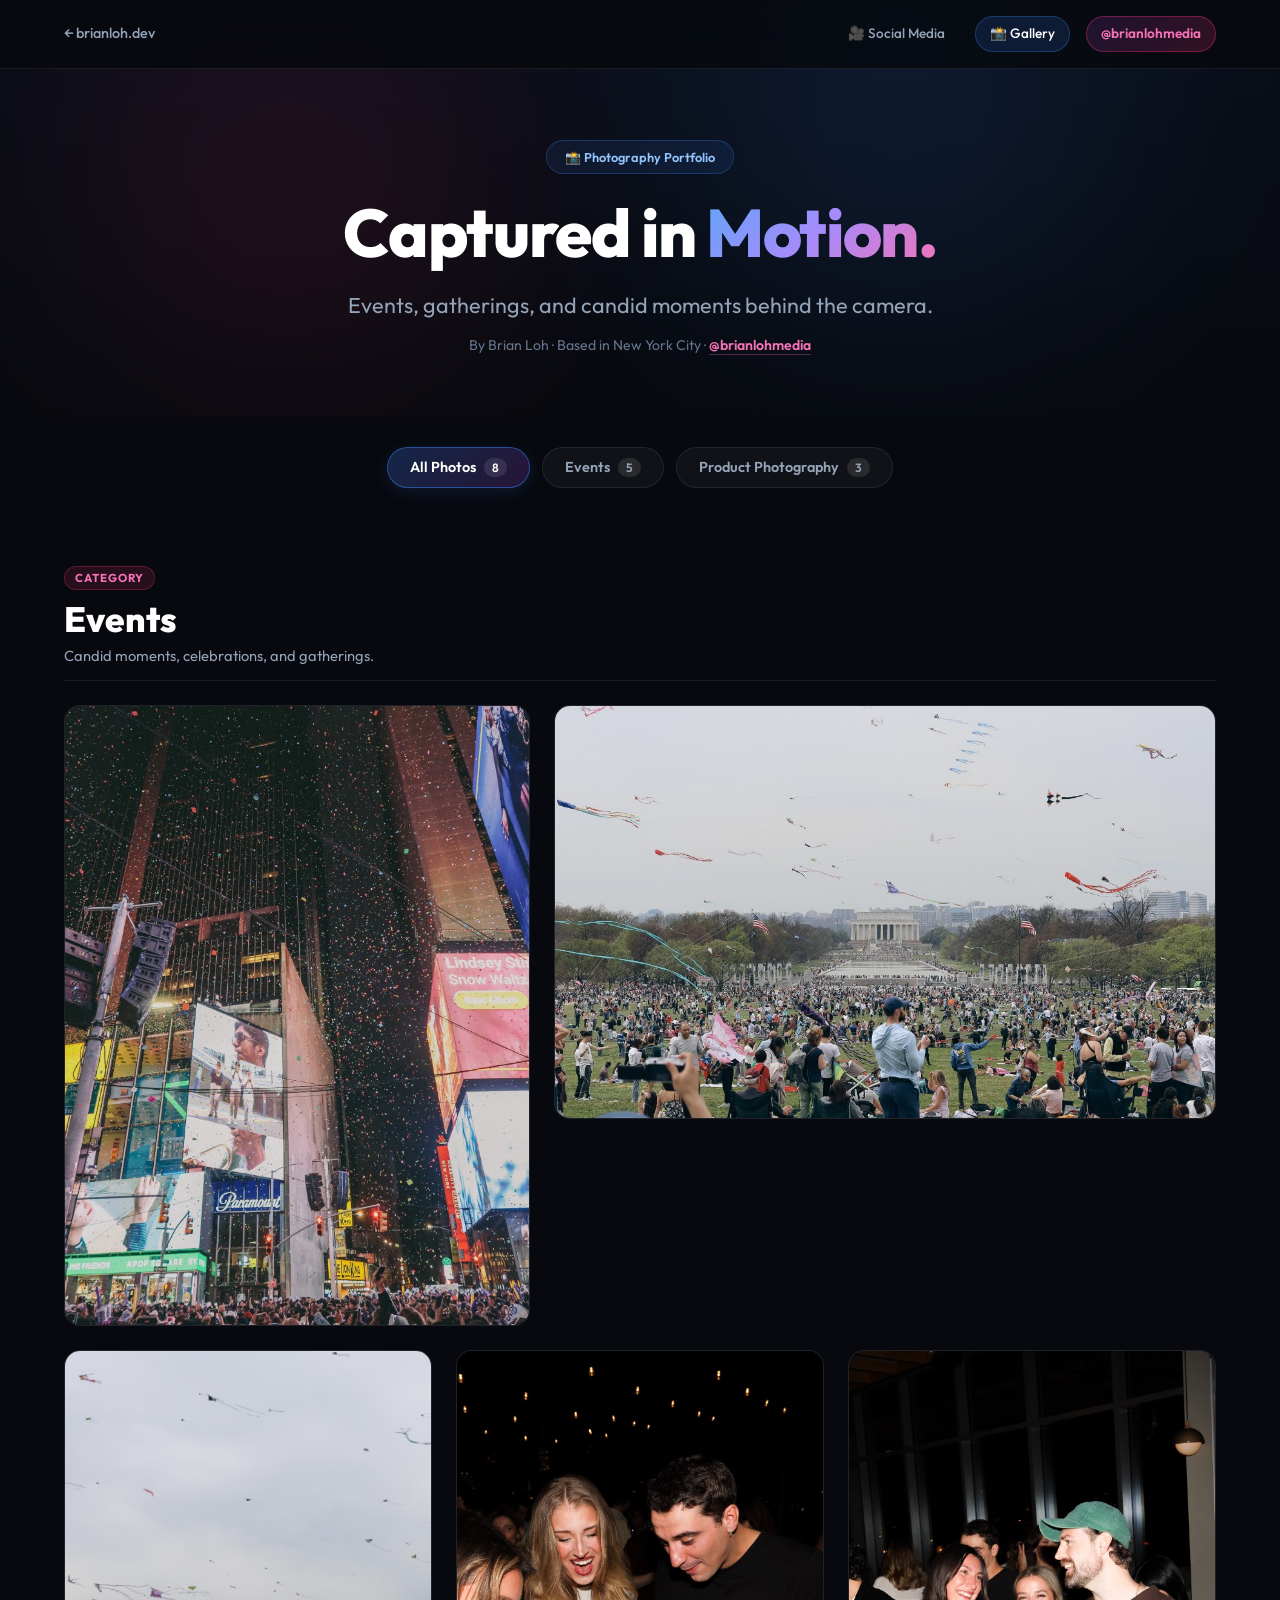
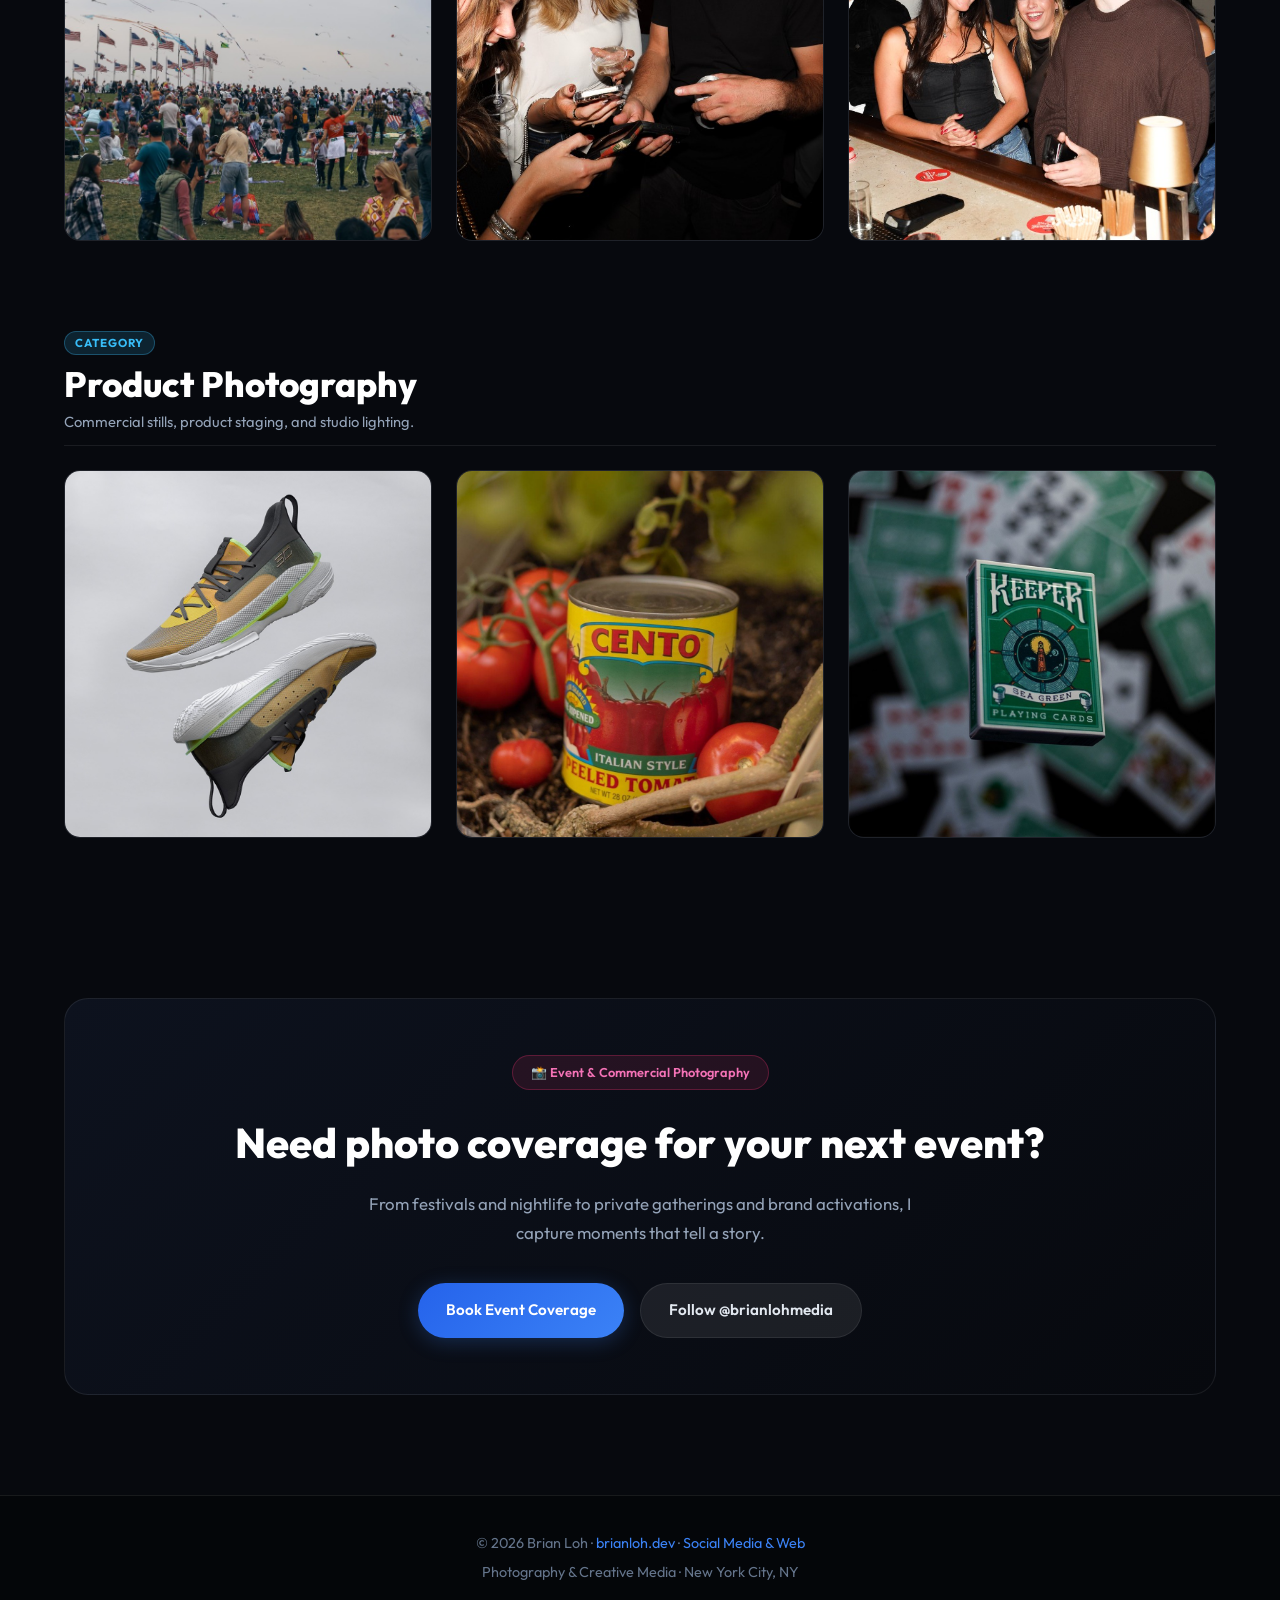
==== gallery/index.html @ ab3dfb45 "Add Product Photography section to gallery - Upload 3 commercial product photos (Curry sneakers, Cen" ====
<!DOCTYPE html>
<html lang="en">
<head>
    <meta charset="UTF-8">
    <meta name="viewport" content="width=device-width, initial-scale=1.0">
    <title>Brian Loh — Photography Gallery</title>
    <meta name="description" content="Photography portfolio by Brian Loh. Event photography, nightlife, and visual storytelling in NYC and beyond.">
    <link rel="preconnect" href="https://fonts.googleapis.com">
    <link rel="preconnect" href="https://fonts.gstatic.com" crossorigin>
    <link href="https://fonts.googleapis.com/css2?family=Outfit:wght@300;400;500;600;700;800;900&display=swap" rel="stylesheet">
    <link rel="stylesheet" href="styles.css">
</head>
<body>

    <!-- NAV -->
    <nav class="nav" id="nav">
        <div class="nav-inner">
            <a href="/" class="nav-logo">← brianloh.dev</a>
            <div class="nav-links">
                <a href="/socialmedia/" class="nav-link">🎥 Social Media</a>
                <a href="/gallery/" class="nav-link active">📸 Gallery</a>
                <a href="https://www.instagram.com/brianlohmedia" target="_blank" rel="noopener noreferrer" class="nav-link ig-pill">@brianlohmedia</a>
            </div>
        </div>
    </nav>

    <!-- HERO -->
    <header class="gallery-hero">
        <div class="hero-bg-orbs">
            <div class="orb orb-1"></div>
            <div class="orb orb-2"></div>
        </div>
        <div class="container hero-content">
            <div class="hero-badge">📸 Photography Portfolio</div>
            <h1 class="hero-title">Captured in <span class="highlight">Motion.</span></h1>
            <p class="hero-subtitle">Events, gatherings, and candid moments behind the camera.</p>
            <p class="hero-meta">By Brian Loh · Based in New York City · <a href="https://www.instagram.com/brianlohmedia" target="_blank" rel="noopener noreferrer" class="hero-ig-link">@brianlohmedia</a></p>
        </div>
    </header>

    <!-- GALLERY SECTION -->
    <main class="gallery-section">
        <div class="container">
            <!-- Filter Bar -->
            <div class="filter-bar">
                <button class="filter-btn active" data-filter="all">All Photos <span class="filter-count">8</span></button>
                <button class="filter-btn" data-filter="events">Events <span class="filter-count">5</span></button>
                <button class="filter-btn" data-filter="products">Product Photography <span class="filter-count">3</span></button>
            </div>

            <!-- Photos Grid -->
            <div class="gallery-grid" id="gallery-grid">

                <!-- CATEGORY: EVENTS -->
                <div class="category-header" data-category="events">
                    <span class="category-pill">Category</span>
                    <h2 class="category-title">Events</h2>
                    <p class="category-subtitle">Candid moments, celebrations, and gatherings.</p>
                </div>

                <!-- 1. Times Square Confetti -->
                <div class="gallery-item item-tall" data-category="events" data-index="0"
                     data-src="assets/events/times-square-confetti-night.jpg"
                     data-title="Times Square Midnight Confetti"
                     data-location="New York City, NY"
                     data-category-label="Events · Nightlife"
                     data-caption="Confetti raining over thousands of celebrants framed by towering Broadway billboards and nighttime city glow.">
                    <div class="image-wrapper">
                        <img src="assets/events/times-square-confetti-night.jpg" 
                             alt="Confetti in Times Square NYC celebration" 
                             loading="lazy" 
                             class="gallery-img">
                        <div class="item-overlay">
                            <div class="item-meta-top">
                                <span class="item-tag">Events</span>
                                <span class="item-zoom-icon">🔍 View</span>
                            </div>
                            <div class="item-meta-bottom">
                                <h3 class="item-title">Times Square Midnight Confetti</h3>
                                <p class="item-sub">New York City, NY</p>
                            </div>
                        </div>
                    </div>
                </div>

                <!-- 2. Kite Festival Wide -->
                <div class="gallery-item item-wide" data-category="events" data-index="1"
                     data-src="assets/events/kite-festival-lincoln-memorial.jpg"
                     data-title="Spring Kite Festival at Lincoln Memorial"
                     data-location="Washington, DC"
                     data-category-label="Events · Festival"
                     data-caption="A wide panoramic perspective overlooking the National Mall as hundreds of vibrant kites fill the spring sky over the Lincoln Memorial grounds.">
                    <div class="image-wrapper">
                        <img src="assets/events/kite-festival-lincoln-memorial.jpg" 
                             alt="Blossom Kite Festival on the National Mall in Washington DC" 
                             loading="lazy" 
                             class="gallery-img">
                        <div class="item-overlay">
                            <div class="item-meta-top">
                                <span class="item-tag">Events</span>
                                <span class="item-zoom-icon">🔍 View</span>
                            </div>
                            <div class="item-meta-bottom">
                                <h3 class="item-title">Spring Kite Festival at Lincoln Memorial</h3>
                                <p class="item-sub">Washington, DC</p>
                            </div>
                        </div>
                    </div>
                </div>

                <!-- 3. Kite Festival Vertical -->
                <div class="gallery-item item-tall" data-category="events" data-index="2"
                     data-src="assets/events/kite-festival-dc-vertical.jpg"
                     data-title="Color in the Skies"
                     data-location="Washington, DC"
                     data-category-label="Events · Festival"
                     data-caption="Up-close view of crowds on the grass beneath American flags, watching colorful kites drift across the overcast capital skies.">
                    <div class="image-wrapper">
                        <img src="assets/events/kite-festival-dc-vertical.jpg" 
                             alt="Spectators and kites flying high at Washington DC festival" 
                             loading="lazy" 
                             class="gallery-img">
                        <div class="item-overlay">
                            <div class="item-meta-top">
                                <span class="item-tag">Events</span>
                                <span class="item-zoom-icon">🔍 View</span>
                            </div>
                            <div class="item-meta-bottom">
                                <h3 class="item-title">Color in the Skies</h3>
                                <p class="item-sub">Washington, DC</p>
                            </div>
                        </div>
                    </div>
                </div>

                <!-- 4. Nightlife Rooftop Flash -->
                <div class="gallery-item" data-category="events" data-index="3"
                     data-src="assets/events/nightlife-outdoor-social.jpg"
                     data-title="Late Night Rooftop Social"
                     data-location="New York City, NY"
                     data-category-label="Events · Social"
                     data-caption="High-energy candid portraiture captured with direct flash on an NYC outdoor terrace under string lights.">
                    <div class="image-wrapper">
                        <img src="assets/events/nightlife-outdoor-social.jpg" 
                             alt="Friends laughing and looking at phone at outdoor evening event" 
                             loading="lazy" 
                             class="gallery-img">
                        <div class="item-overlay">
                            <div class="item-meta-top">
                                <span class="item-tag">Events</span>
                                <span class="item-zoom-icon">🔍 View</span>
                            </div>
                            <div class="item-meta-bottom">
                                <h3 class="item-title">Late Night Rooftop Social</h3>
                                <p class="item-sub">New York City, NY</p>
                            </div>
                        </div>
                    </div>
                </div>

                <!-- 5. Cocktail Lounge Gathering -->
                <div class="gallery-item" data-category="events" data-index="4"
                     data-src="assets/events/cocktail-lounge-party.jpg"
                     data-title="Lounge Bar After Hours"
                     data-location="New York City, NY"
                     data-category-label="Events · Social"
                     data-caption="Warm ambient lights, table lamps, and genuine social connection at an upscale evening venue.">
                    <div class="image-wrapper">
                        <img src="assets/events/cocktail-lounge-party.jpg" 
                             alt="Guests smiling and talking at illuminated bar counter" 
                             loading="lazy" 
                             class="gallery-img">
                        <div class="item-overlay">
                            <div class="item-meta-top">
                                <span class="item-tag">Events</span>
                                <span class="item-zoom-icon">🔍 View</span>
                            </div>
                            <div class="item-meta-bottom">
                                <h3 class="item-title">Lounge Bar After Hours</h3>
                                <p class="item-sub">New York City, NY</p>
                            </div>
                        </div>
                    </div>
                </div>

                <!-- CATEGORY: PRODUCT PHOTOGRAPHY -->
                <div class="category-header category-header-products" data-category="products">
                    <span class="category-pill pill-cyan">Category</span>
                    <h2 class="category-title">Product Photography</h2>
                    <p class="category-subtitle">Commercial stills, product staging, and studio lighting.</p>
                </div>

                <!-- 6. Curry Sneakers Floating -->
                <div class="gallery-item item-square" data-category="products" data-index="5"
                     data-src="assets/products/curry-sneakers-floating.jpg"
                     data-title="Curry Flow Basketball Sneaker"
                     data-location="Studio Production"
                     data-category-label="Product Photography · Footwear"
                     data-caption="Commercial sneaker studio photography featuring floating dual-angle composition and directional rim lighting against clean backdrop.">
                    <div class="image-wrapper">
                        <img src="assets/products/curry-sneakers-floating.jpg" 
                             alt="Curry Brand basketball shoes floating in studio setup" 
                             loading="lazy" 
                             class="gallery-img">
                        <div class="item-overlay">
                            <div class="item-meta-top">
                                <span class="item-tag tag-cyan">Product Photography</span>
                                <span class="item-zoom-icon">🔍 View</span>
                            </div>
                            <div class="item-meta-bottom">
                                <h3 class="item-title">Curry Flow Basketball Sneaker</h3>
                                <p class="item-sub">Studio Production · Footwear</p>
                            </div>
                        </div>
                    </div>
                </div>

                <!-- 7. Cento Tomatoes Garden -->
                <div class="gallery-item item-square" data-category="products" data-index="6"
                     data-src="assets/products/cento-tomatoes-garden.jpg"
                     data-title="Cento Italian Peeled Tomatoes"
                     data-location="Field &amp; Garden Stills"
                     data-category-label="Product Photography · Commercial Food"
                     data-caption="Natural daylight product composition set in an organic tomato garden emphasizing farm-fresh authenticity and rich colors.">
                    <div class="image-wrapper">
                        <img src="assets/products/cento-tomatoes-garden.jpg" 
                             alt="Cento Italian style peeled tomatoes can in garden with fresh tomatoes" 
                             loading="lazy" 
                             class="gallery-img">
                        <div class="item-overlay">
                            <div class="item-meta-top">
                                <span class="item-tag tag-cyan">Product Photography</span>
                                <span class="item-zoom-icon">🔍 View</span>
                            </div>
                            <div class="item-meta-bottom">
                                <h3 class="item-title">Cento Italian Peeled Tomatoes</h3>
                                <p class="item-sub">Field &amp; Garden Stills</p>
                            </div>
                        </div>
                    </div>
                </div>

                <!-- 8. Keeper Playing Cards Levitation -->
                <div class="gallery-item item-square" data-category="products" data-index="7"
                     data-src="assets/products/keeper-playing-cards-levitation.jpg"
                     data-title="Keeper Sea Green Playing Cards"
                     data-location="Studio Tabletop"
                     data-category-label="Product Photography · Tabletop"
                     data-caption="High-contrast levitation product still with shallow depth of field, framing the card deck against a scattered bokeh background.">
                    <div class="image-wrapper">
                        <img src="assets/products/keeper-playing-cards-levitation.jpg" 
                             alt="Keeper sea green playing cards levitating above scattered deck" 
                             loading="lazy" 
                             class="gallery-img">
                        <div class="item-overlay">
                            <div class="item-meta-top">
                                <span class="item-tag tag-cyan">Product Photography</span>
                                <span class="item-zoom-icon">🔍 View</span>
                            </div>
                            <div class="item-meta-bottom">
                                <h3 class="item-title">Keeper Sea Green Playing Cards</h3>
                                <p class="item-sub">Studio Tabletop</p>
                            </div>
                        </div>
                    </div>
                </div>

            </div>
        </div>
    </main>

    <!-- LIGHTBOX MODAL -->
    <div class="lightbox" id="lightbox" aria-hidden="true" role="dialog">
        <div class="lightbox-backdrop" id="lightbox-backdrop"></div>
        <div class="lightbox-container">
            <button class="lightbox-close" id="lightbox-close" aria-label="Close image">✕</button>
            <button class="lightbox-prev" id="lightbox-prev" aria-label="Previous image">‹</button>
            <button class="lightbox-next" id="lightbox-next" aria-label="Next image">›</button>

            <div class="lightbox-content">
                <div class="lightbox-image-wrap">
                    <img src="" alt="" id="lightbox-img" class="lightbox-img">
                </div>
                <div class="lightbox-details">
                    <div class="lightbox-tags">
                        <span class="lightbox-category" id="lightbox-category">Events</span>
                        <span class="lightbox-location" id="lightbox-location">📍 New York City</span>
                    </div>
                    <h2 class="lightbox-title" id="lightbox-title">Photo Title</h2>
                    <p class="lightbox-caption" id="lightbox-caption">Photo description goes here.</p>
                    <div class="lightbox-footer">
                        <span class="lightbox-counter" id="lightbox-counter">1 of 5</span>
                        <a href="https://www.instagram.com/brianlohmedia" target="_blank" rel="noopener noreferrer" class="lightbox-ig-btn">View on @brianlohmedia →</a>
                    </div>
                </div>
            </div>
        </div>
    </div>

    <!-- BOOKING / CONTACT CTA -->
    <section class="gallery-cta">
        <div class="container">
            <div class="cta-card">
                <span class="cta-badge">📸 Event &amp; Commercial Photography</span>
                <h2 class="cta-title">Need photo coverage for your next event?</h2>
                <p class="cta-desc">From festivals and nightlife to private gatherings and brand activations, I capture moments that tell a story.</p>
                <div class="cta-actions">
                    <a href="mailto:brianzloh@gmail.com?subject=Event%20Photography%20Inquiry" class="btn btn-primary">Book Event Coverage</a>
                    <a href="https://www.instagram.com/brianlohmedia" target="_blank" rel="noopener noreferrer" class="btn btn-ghost">Follow @brianlohmedia</a>
                </div>
            </div>
        </div>
    </section>

    <!-- FOOTER -->
    <footer class="footer">
        <div class="container footer-inner">
            <p>© 2026 Brian Loh · <a href="/">brianloh.dev</a> · <a href="/socialmedia/">Social Media &amp; Web</a></p>
            <p class="footer-sub">Photography &amp; Creative Media · New York City, NY</p>
        </div>
    </footer>

    <script src="script.js"></script>
</body>
</html>
---- gallery/styles.css ----
/* =========================================
   GALLERY STYLES — BRIAN LOH
   ========================================= */

*, *::before, *::after {
    margin: 0;
    padding: 0;
    box-sizing: border-box;
}

:root {
    --bg-dark: #07090e;
    --bg-card: #0c0f17;
    --bg-card-hover: #121622;
    --border: rgba(255, 255, 255, 0.08);
    --border-hover: rgba(255, 255, 255, 0.16);

    --accent-blue: #3b82f6;
    --accent-pink: #e1306c;
    --accent-purple: #833ab4;
    --accent-cyan: #06b6d4;

    --text-primary: #e2e8f0;
    --text-secondary: #94a3b8;
    --text-muted: #64748b;

    --font: 'Outfit', system-ui, -apple-system, sans-serif;
    --radius-sm: 8px;
    --radius: 16px;
    --radius-lg: 24px;
    --transition: 0.3s cubic-bezier(0.4, 0, 0.2, 1);
}

html {
    scroll-behavior: smooth;
    background: var(--bg-dark);
}

body {
    font-family: var(--font);
    background: var(--bg-dark);
    color: var(--text-primary);
    line-height: 1.6;
    -webkit-font-smoothing: antialiased;
    overflow-x: hidden;
}

.container {
    max-width: 1200px;
    margin: 0 auto;
    padding: 0 24px;
}

/* =========================================
   NAV
   ========================================= */
.nav {
    position: fixed;
    top: 0;
    left: 0;
    right: 0;
    z-index: 100;
    padding: 16px 0;
    background: rgba(7, 9, 14, 0.82);
    backdrop-filter: blur(20px);
    -webkit-backdrop-filter: blur(20px);
    border-bottom: 1px solid var(--border);
    transition: var(--transition);
}

.nav-inner {
    max-width: 1200px;
    margin: 0 auto;
    padding: 0 24px;
    display: flex;
    align-items: center;
    justify-content: space-between;
}

.nav-logo {
    font-size: 0.9rem;
    font-weight: 500;
    color: var(--text-secondary);
    text-decoration: none;
    transition: color var(--transition);
}

.nav-logo:hover {
    color: var(--text-primary);
}

.nav-links {
    display: flex;
    align-items: center;
    gap: 16px;
}

.nav-link {
    font-size: 0.85rem;
    font-weight: 500;
    color: var(--text-secondary);
    text-decoration: none;
    padding: 6px 14px;
    border-radius: 50px;
    transition: var(--transition);
}

.nav-link:hover {
    color: var(--text-primary);
    background: rgba(255, 255, 255, 0.05);
}

.nav-link.active {
    color: #fff;
    background: rgba(59, 130, 246, 0.15);
    border: 1px solid rgba(59, 130, 246, 0.3);
}

.nav-link.ig-pill {
    background: linear-gradient(135deg, rgba(131, 58, 180, 0.2), rgba(225, 48, 108, 0.2));
    border: 1px solid rgba(225, 48, 108, 0.4);
    color: #f472b6;
    font-weight: 600;
}

.nav-link.ig-pill:hover {
    background: linear-gradient(135deg, rgba(131, 58, 180, 0.35), rgba(225, 48, 108, 0.35));
    border-color: rgba(225, 48, 108, 0.7);
    color: #fff;
}

/* =========================================
   HERO
   ========================================= */
.gallery-hero {
    position: relative;
    padding: 140px 0 60px;
    text-align: center;
    overflow: hidden;
    background: linear-gradient(180deg, #090e18 0%, #07090e 100%);
}

.hero-bg-orbs {
    position: absolute;
    inset: 0;
    pointer-events: none;
}

.orb {
    position: absolute;
    border-radius: 50%;
    filter: blur(120px);
    opacity: 0.18;
}

.orb-1 {
    width: 500px;
    height: 500px;
    background: radial-gradient(circle, #3b82f6, transparent);
    top: -150px;
    right: 10%;
}

.orb-2 {
    width: 450px;
    height: 450px;
    background: radial-gradient(circle, #e1306c, transparent);
    top: -50px;
    left: 5%;
}

.hero-content {
    position: relative;
    z-index: 2;
    max-width: 800px;
    margin: 0 auto;
}

.hero-badge {
    display: inline-flex;
    align-items: center;
    gap: 8px;
    background: rgba(59, 130, 246, 0.1);
    border: 1px solid rgba(59, 130, 246, 0.25);
    border-radius: 50px;
    padding: 6px 18px;
    font-size: 0.8rem;
    font-weight: 600;
    color: #93c5fd;
    margin-bottom: 20px;
}

.hero-title {
    font-size: clamp(2.4rem, 6vw, 4.2rem);
    font-weight: 800;
    letter-spacing: -0.02em;
    line-height: 1.15;
    margin-bottom: 16px;
    color: #fff;
}

.highlight {
    background: linear-gradient(135deg, #60a5fa 0%, #a78bfa 50%, #f472b6 100%);
    -webkit-background-clip: text;
    -webkit-text-fill-color: transparent;
    background-clip: text;
}

.hero-subtitle {
    font-size: clamp(1.05rem, 2.5vw, 1.35rem);
    color: var(--text-secondary);
    font-weight: 400;
    margin-bottom: 12px;
}

.hero-meta {
    font-size: 0.88rem;
    color: var(--text-muted);
}

.hero-ig-link {
    color: #f472b6;
    text-decoration: none;
    font-weight: 600;
    border-bottom: 1px solid rgba(244, 114, 182, 0.3);
    transition: var(--transition);
}

.hero-ig-link:hover {
    color: #fff;
    border-color: #fff;
}

/* =========================================
   GALLERY FILTER & GRID
   ========================================= */
.gallery-section {
    padding: 30px 0 100px;
}

.filter-bar {
    display: flex;
    justify-content: center;
    gap: 12px;
    margin-bottom: 48px;
    flex-wrap: wrap;
}

.filter-btn {
    background: rgba(255, 255, 255, 0.04);
    border: 1px solid var(--border);
    border-radius: 50px;
    padding: 10px 22px;
    font-family: var(--font);
    font-size: 0.9rem;
    font-weight: 600;
    color: var(--text-secondary);
    cursor: pointer;
    transition: var(--transition);
    display: inline-flex;
    align-items: center;
    gap: 8px;
}

.filter-btn:hover {
    background: rgba(255, 255, 255, 0.08);
    color: var(--text-primary);
    border-color: var(--border-hover);
    transform: translateY(-1px);
}

.filter-btn.active {
    background: linear-gradient(135deg, rgba(59, 130, 246, 0.25), rgba(131, 58, 180, 0.25));
    border-color: rgba(59, 130, 246, 0.5);
    color: #fff;
    box-shadow: 0 4px 16px rgba(59, 130, 246, 0.15);
}

.filter-count {
    background: rgba(255, 255, 255, 0.1);
    padding: 2px 8px;
    border-radius: 20px;
    font-size: 0.75rem;
    color: inherit;
}

/* Dynamic Grid */
.gallery-grid {
    display: grid;
    grid-template-columns: repeat(12, 1fr);
    gap: 24px;
}

/* Category Headers inside Grid */
.category-header {
    grid-column: span 12;
    padding: 16px 0 12px;
    margin-top: 12px;
    border-bottom: 1px solid var(--border);
    transition: opacity 0.3s ease, transform 0.3s ease;
}

.category-header-products {
    margin-top: 48px;
}

.category-pill {
    display: inline-block;
    font-size: 0.72rem;
    font-weight: 700;
    text-transform: uppercase;
    letter-spacing: 0.08em;
    color: #f472b6;
    background: rgba(225, 48, 108, 0.15);
    border: 1px solid rgba(225, 48, 108, 0.3);
    padding: 2px 10px;
    border-radius: 50px;
    margin-bottom: 8px;
}

.category-pill.pill-cyan {
    color: #38bdf8;
    background: rgba(56, 189, 248, 0.15);
    border-color: rgba(56, 189, 248, 0.3);
}

.category-title {
    font-size: clamp(1.6rem, 3.5vw, 2.2rem);
    font-weight: 800;
    color: #fff;
    line-height: 1.2;
    margin-bottom: 4px;
}

.category-subtitle {
    font-size: 0.92rem;
    color: var(--text-secondary);
}

.item-tag.tag-cyan {
    background: rgba(56, 189, 248, 0.15);
    border-color: rgba(56, 189, 248, 0.35);
    color: #38bdf8;
}

/* Layout Variety */
.gallery-item {
    grid-column: span 6;
    position: relative;
    border-radius: var(--radius);
    overflow: hidden;
    cursor: pointer;
    background: var(--bg-card);
    border: 1px solid var(--border);
    transition: transform var(--transition), border-color var(--transition), box-shadow var(--transition);
}

.gallery-item.item-tall {
    grid-column: span 6;
    aspect-ratio: 4 / 5;
}

.gallery-item.item-wide {
    grid-column: span 12;
    aspect-ratio: 16 / 9;
}

.gallery-item.item-square {
    grid-column: span 4;
    aspect-ratio: 1 / 1;
}

@media (min-width: 900px) {
    .gallery-item[data-index="0"] {
        /* Times Square tall */
        grid-column: span 5;
        aspect-ratio: 3 / 4;
    }
    .gallery-item[data-index="1"] {
        /* Kite wide */
        grid-column: span 7;
        aspect-ratio: 16 / 10;
    }
    .gallery-item[data-index="2"] {
        /* Kite vertical */
        grid-column: span 4;
        aspect-ratio: 3 / 4;
    }
    .gallery-item[data-index="3"] {
        /* Rooftop flash */
        grid-column: span 4;
        aspect-ratio: 3 / 4;
    }
    .gallery-item[data-index="4"] {
        /* Cocktail lounge */
        grid-column: span 4;
        aspect-ratio: 3 / 4;
    }
    .gallery-item[data-index="5"],
    .gallery-item[data-index="6"],
    .gallery-item[data-index="7"] {
        /* Product photos square */
        grid-column: span 4;
        aspect-ratio: 1 / 1;
    }
}

.image-wrapper {
    position: relative;
    width: 100%;
    height: 100%;
    overflow: hidden;
}

.gallery-img {
    width: 100%;
    height: 100%;
    object-fit: cover;
    object-position: center;
    display: block;
    transition: transform 0.6s cubic-bezier(0.2, 0.8, 0.2, 1);
}

.gallery-item:hover {
    border-color: rgba(255, 255, 255, 0.25);
    transform: translateY(-4px);
    box-shadow: 0 20px 40px rgba(0, 0, 0, 0.6);
}

.gallery-item:hover .gallery-img {
    transform: scale(1.05);
}

/* Hover Overlay */
.item-overlay {
    position: absolute;
    inset: 0;
    background: linear-gradient(180deg, rgba(0, 0, 0, 0.2) 0%, rgba(0, 0, 0, 0.4) 40%, rgba(7, 9, 14, 0.95) 100%);
    padding: 24px;
    display: flex;
    flex-direction: column;
    justify-content: space-between;
    opacity: 0;
    transition: opacity var(--transition);
}

.gallery-item:hover .item-overlay {
    opacity: 1;
}

.item-meta-top {
    display: flex;
    justify-content: space-between;
    align-items: center;
    transform: translateY(-8px);
    transition: transform var(--transition);
}

.gallery-item:hover .item-meta-top {
    transform: translateY(0);
}

.item-tag {
    background: rgba(225, 48, 108, 0.2);
    border: 1px solid rgba(225, 48, 108, 0.4);
    color: #f472b6;
    padding: 4px 12px;
    border-radius: 50px;
    font-size: 0.75rem;
    font-weight: 600;
    text-transform: uppercase;
    letter-spacing: 0.05em;
    backdrop-filter: blur(8px);
}

.item-zoom-icon {
    font-size: 0.8rem;
    font-weight: 600;
    color: #fff;
    background: rgba(255, 255, 255, 0.15);
    backdrop-filter: blur(8px);
    padding: 4px 12px;
    border-radius: 50px;
    border: 1px solid rgba(255, 255, 255, 0.2);
}

.item-meta-bottom {
    transform: translateY(8px);
    transition: transform var(--transition);
}

.gallery-item:hover .item-meta-bottom {
    transform: translateY(0);
}

.item-title {
    font-size: 1.15rem;
    font-weight: 700;
    color: #fff;
    margin-bottom: 4px;
    line-height: 1.3;
}

.item-sub {
    font-size: 0.85rem;
    color: var(--text-secondary);
}

/* =========================================
   LIGHTBOX MODAL
   ========================================= */
.lightbox {
    position: fixed;
    inset: 0;
    z-index: 1000;
    display: flex;
    align-items: center;
    justify-content: center;
    opacity: 0;
    pointer-events: none;
    transition: opacity 0.3s ease;
}

.lightbox.active {
    opacity: 1;
    pointer-events: auto;
}

.lightbox-backdrop {
    position: absolute;
    inset: 0;
    background: rgba(5, 7, 11, 0.94);
    backdrop-filter: blur(16px);
    -webkit-backdrop-filter: blur(16px);
}

.lightbox-container {
    position: relative;
    z-index: 10;
    max-width: 1100px;
    width: 92%;
    max-height: 92vh;
    display: flex;
    flex-direction: column;
    align-items: center;
    animation: zoomIn 0.3s cubic-bezier(0.16, 1, 0.3, 1);
}

@keyframes zoomIn {
    from {
        opacity: 0;
        transform: scale(0.95);
    }
    to {
        opacity: 1;
        transform: scale(1);
    }
}

.lightbox-close {
    position: absolute;
    top: -48px;
    right: 0;
    width: 40px;
    height: 40px;
    background: rgba(255, 255, 255, 0.1);
    border: 1px solid rgba(255, 255, 255, 0.2);
    border-radius: 50%;
    color: #fff;
    font-size: 1.1rem;
    cursor: pointer;
    display: flex;
    align-items: center;
    justify-content: center;
    transition: var(--transition);
}

.lightbox-close:hover {
    background: rgba(255, 255, 255, 0.25);
    transform: rotate(90deg);
}

.lightbox-prev,
.lightbox-next {
    position: absolute;
    top: 50%;
    transform: translateY(-50%);
    width: 48px;
    height: 48px;
    border-radius: 50%;
    background: rgba(20, 24, 34, 0.7);
    border: 1px solid rgba(255, 255, 255, 0.15);
    color: #fff;
    font-size: 1.8rem;
    cursor: pointer;
    display: flex;
    align-items: center;
    justify-content: center;
    transition: var(--transition);
    z-index: 20;
    backdrop-filter: blur(8px);
}

.lightbox-prev {
    left: -24px;
}

.lightbox-next {
    right: -24px;
}

.lightbox-prev:hover,
.lightbox-next:hover {
    background: rgba(59, 130, 246, 0.8);
    border-color: transparent;
    transform: translateY(-50%) scale(1.1);
}

.lightbox-content {
    background: var(--bg-card);
    border: 1px solid var(--border);
    border-radius: var(--radius-lg);
    overflow: hidden;
    width: 100%;
    display: flex;
    flex-direction: column;
    box-shadow: 0 30px 80px rgba(0, 0, 0, 0.8);
}

.lightbox-image-wrap {
    width: 100%;
    max-height: 64vh;
    display: flex;
    align-items: center;
    justify-content: center;
    background: #000;
    overflow: hidden;
}

.lightbox-img {
    max-width: 100%;
    max-height: 64vh;
    width: auto;
    height: auto;
    object-fit: contain;
    display: block;
}

.lightbox-details {
    padding: 24px 30px;
    background: #0c0f17;
    border-top: 1px solid var(--border);
}

.lightbox-tags {
    display: flex;
    align-items: center;
    gap: 12px;
    margin-bottom: 8px;
}

.lightbox-category {
    font-size: 0.75rem;
    font-weight: 700;
    color: #f472b6;
    background: rgba(225, 48, 108, 0.15);
    border: 1px solid rgba(225, 48, 108, 0.3);
    padding: 3px 10px;
    border-radius: 50px;
    text-transform: uppercase;
}

.lightbox-location {
    font-size: 0.82rem;
    color: var(--text-muted);
}

.lightbox-title {
    font-size: 1.35rem;
    font-weight: 800;
    color: #fff;
    margin-bottom: 6px;
}

.lightbox-caption {
    font-size: 0.92rem;
    color: var(--text-secondary);
    line-height: 1.6;
    margin-bottom: 16px;
    max-width: 800px;
}

.lightbox-footer {
    display: flex;
    align-items: center;
    justify-content: space-between;
    padding-top: 14px;
    border-top: 1px solid rgba(255, 255, 255, 0.05);
}

.lightbox-counter {
    font-size: 0.8rem;
    color: var(--text-muted);
    font-family: monospace;
}

.lightbox-ig-btn {
    font-size: 0.85rem;
    font-weight: 600;
    color: #f472b6;
    text-decoration: none;
    transition: color var(--transition);
}

.lightbox-ig-btn:hover {
    color: #fff;
    text-decoration: underline;
}

/* =========================================
   CTA SECTION
   ========================================= */
.gallery-cta {
    padding: 60px 0 100px;
}

.cta-card {
    background: linear-gradient(135deg, #0d121e 0%, #07090e 100%);
    border: 1px solid var(--border);
    border-radius: var(--radius-lg);
    padding: 56px 36px;
    text-align: center;
    position: relative;
    overflow: hidden;
}

.cta-badge {
    display: inline-block;
    background: rgba(225, 48, 108, 0.12);
    border: 1px solid rgba(225, 48, 108, 0.3);
    color: #f472b6;
    border-radius: 50px;
    padding: 6px 18px;
    font-size: 0.8rem;
    font-weight: 600;
    margin-bottom: 20px;
}

.cta-title {
    font-size: clamp(1.8rem, 4vw, 2.6rem);
    font-weight: 800;
    color: #fff;
    margin-bottom: 14px;
}

.cta-desc {
    font-size: 1.05rem;
    color: var(--text-secondary);
    max-width: 600px;
    margin: 0 auto 36px;
    line-height: 1.7;
}

.cta-actions {
    display: flex;
    justify-content: center;
    gap: 16px;
    flex-wrap: wrap;
}

.btn {
    display: inline-flex;
    align-items: center;
    justify-content: center;
    gap: 8px;
    padding: 14px 28px;
    border-radius: 50px;
    font-family: var(--font);
    font-size: 0.95rem;
    font-weight: 600;
    text-decoration: none;
    cursor: pointer;
    transition: var(--transition);
}

.btn-primary {
    background: linear-gradient(135deg, #2563eb, #3b82f6);
    color: #fff;
    box-shadow: 0 4px 20px rgba(59, 130, 246, 0.25);
}

.btn-primary:hover {
    transform: translateY(-2px);
    box-shadow: 0 8px 28px rgba(59, 130, 246, 0.4);
}

.btn-ghost {
    background: rgba(255, 255, 255, 0.08);
    color: var(--text-primary);
    border: 1px solid var(--border);
}

.btn-ghost:hover {
    background: rgba(255, 255, 255, 0.14);
    transform: translateY(-2px);
    border-color: var(--border-hover);
}

/* =========================================
   FOOTER
   ========================================= */
.footer {
    background: #040609;
    padding: 36px 0;
    border-top: 1px solid var(--border);
    text-align: center;
}

.footer p {
    font-size: 0.9rem;
    color: var(--text-muted);
}

.footer p a {
    color: #3b82f6;
    text-decoration: none;
}

.footer p a:hover {
    text-decoration: underline;
}

.footer-sub {
    font-size: 0.82rem;
    margin-top: 6px;
    color: #475569;
}

/* =========================================
   RESPONSIVE
   ========================================= */
@media (max-width: 900px) {
    .gallery-grid {
        grid-template-columns: repeat(6, 1fr);
        gap: 16px;
    }

    .gallery-item,
    .gallery-item.item-tall,
    .gallery-item.item-wide {
        grid-column: span 6;
        aspect-ratio: 4 / 3;
    }

    .lightbox-prev {
        left: 8px;
    }

    .lightbox-next {
        right: 8px;
    }

    .lightbox-details {
        padding: 18px 20px;
    }

    .lightbox-title {
        font-size: 1.15rem;
    }

    .lightbox-caption {
        font-size: 0.85rem;
    }
}

@media (max-width: 640px) {
    .nav-links {
        gap: 8px;
    }

    .nav-link.ig-pill {
        display: none;
    }

    .gallery-hero {
        padding: 110px 0 40px;
    }

    .hero-title {
        font-size: 2.2rem;
    }

    .gallery-item,
    .gallery-item.item-tall,
    .gallery-item.item-wide {
        aspect-ratio: 4 / 3;
    }

    .item-overlay {
        opacity: 1;
        background: linear-gradient(180deg, transparent 40%, rgba(7, 9, 14, 0.9) 100%);
        padding: 16px;
    }

    .item-meta-top {
        display: none;
    }

    .item-title {
        font-size: 1rem;
    }

    .cta-card {
        padding: 36px 20px;
    }

    .cta-actions {
        flex-direction: column;
        align-items: stretch;
    }

    .cta-actions .btn {
        width: 100%;
    }

    .lightbox-close {
        top: -42px;
        right: 8px;
    }
}
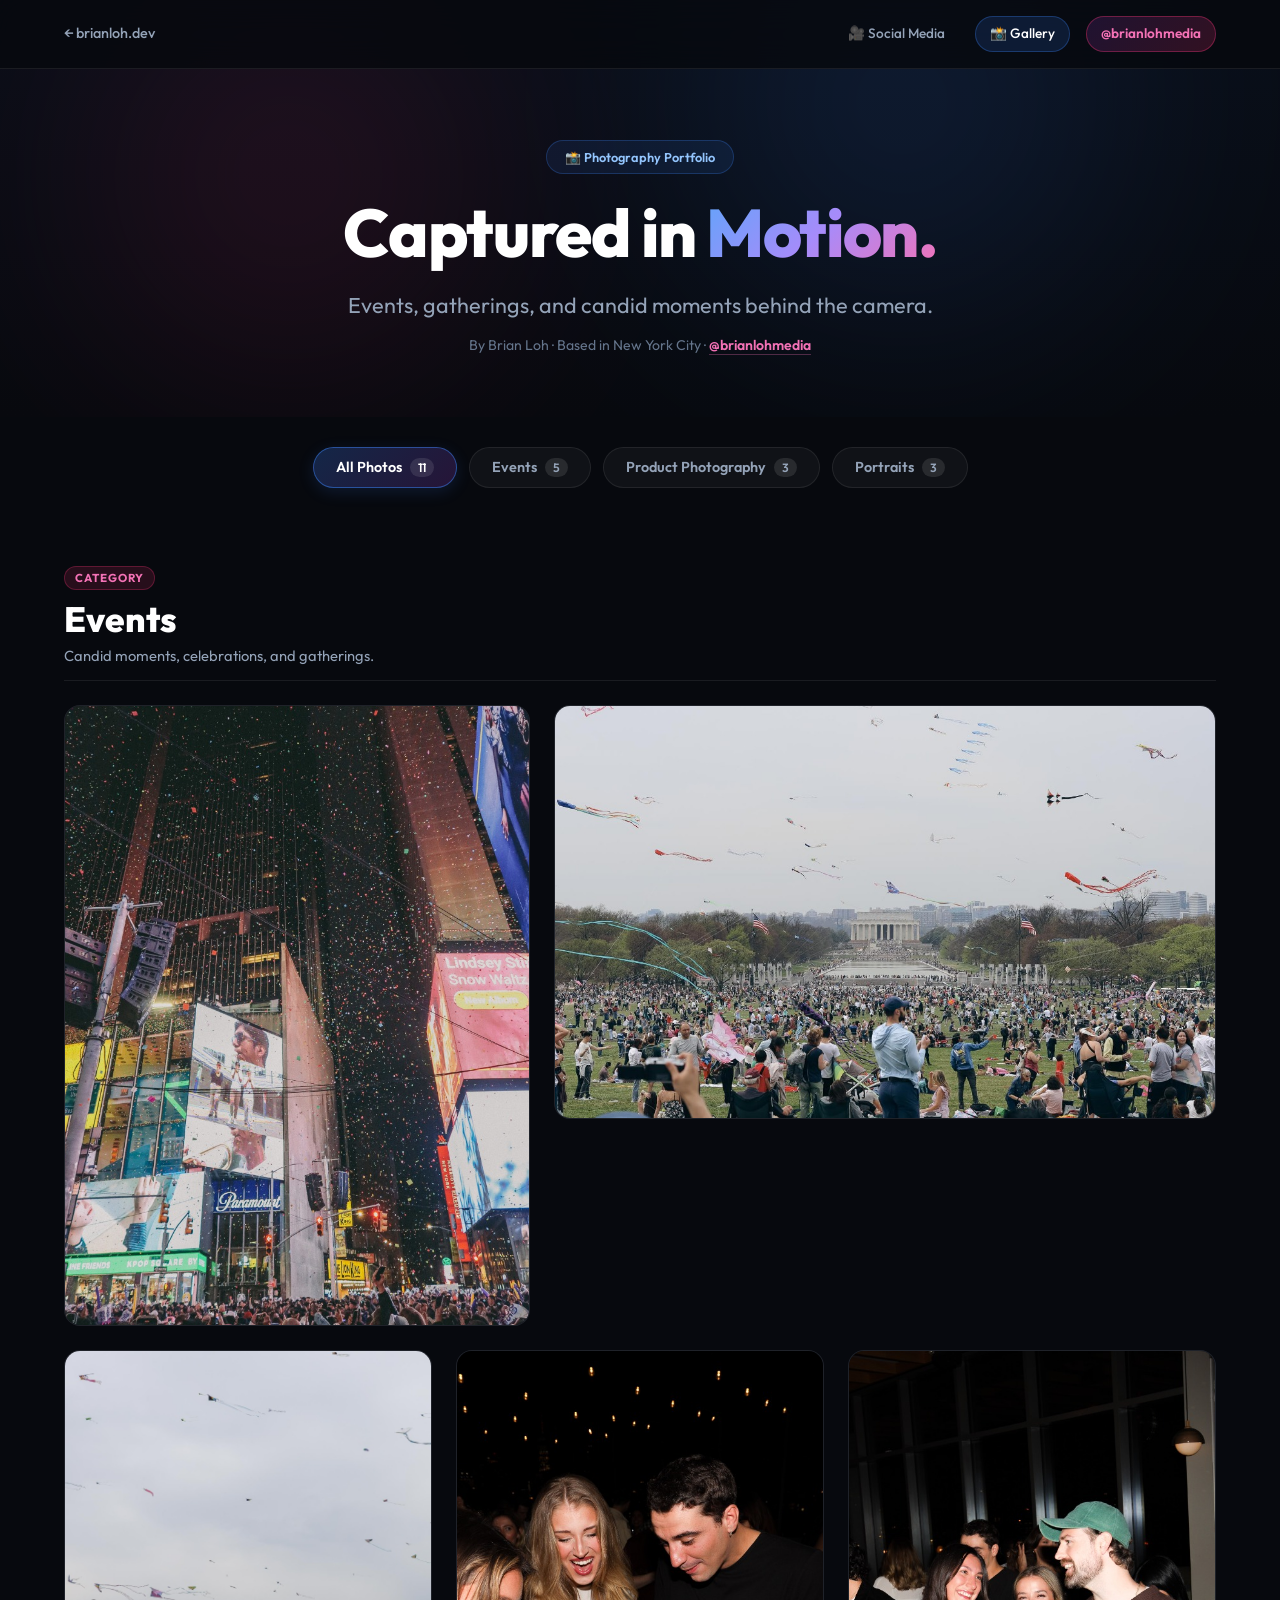
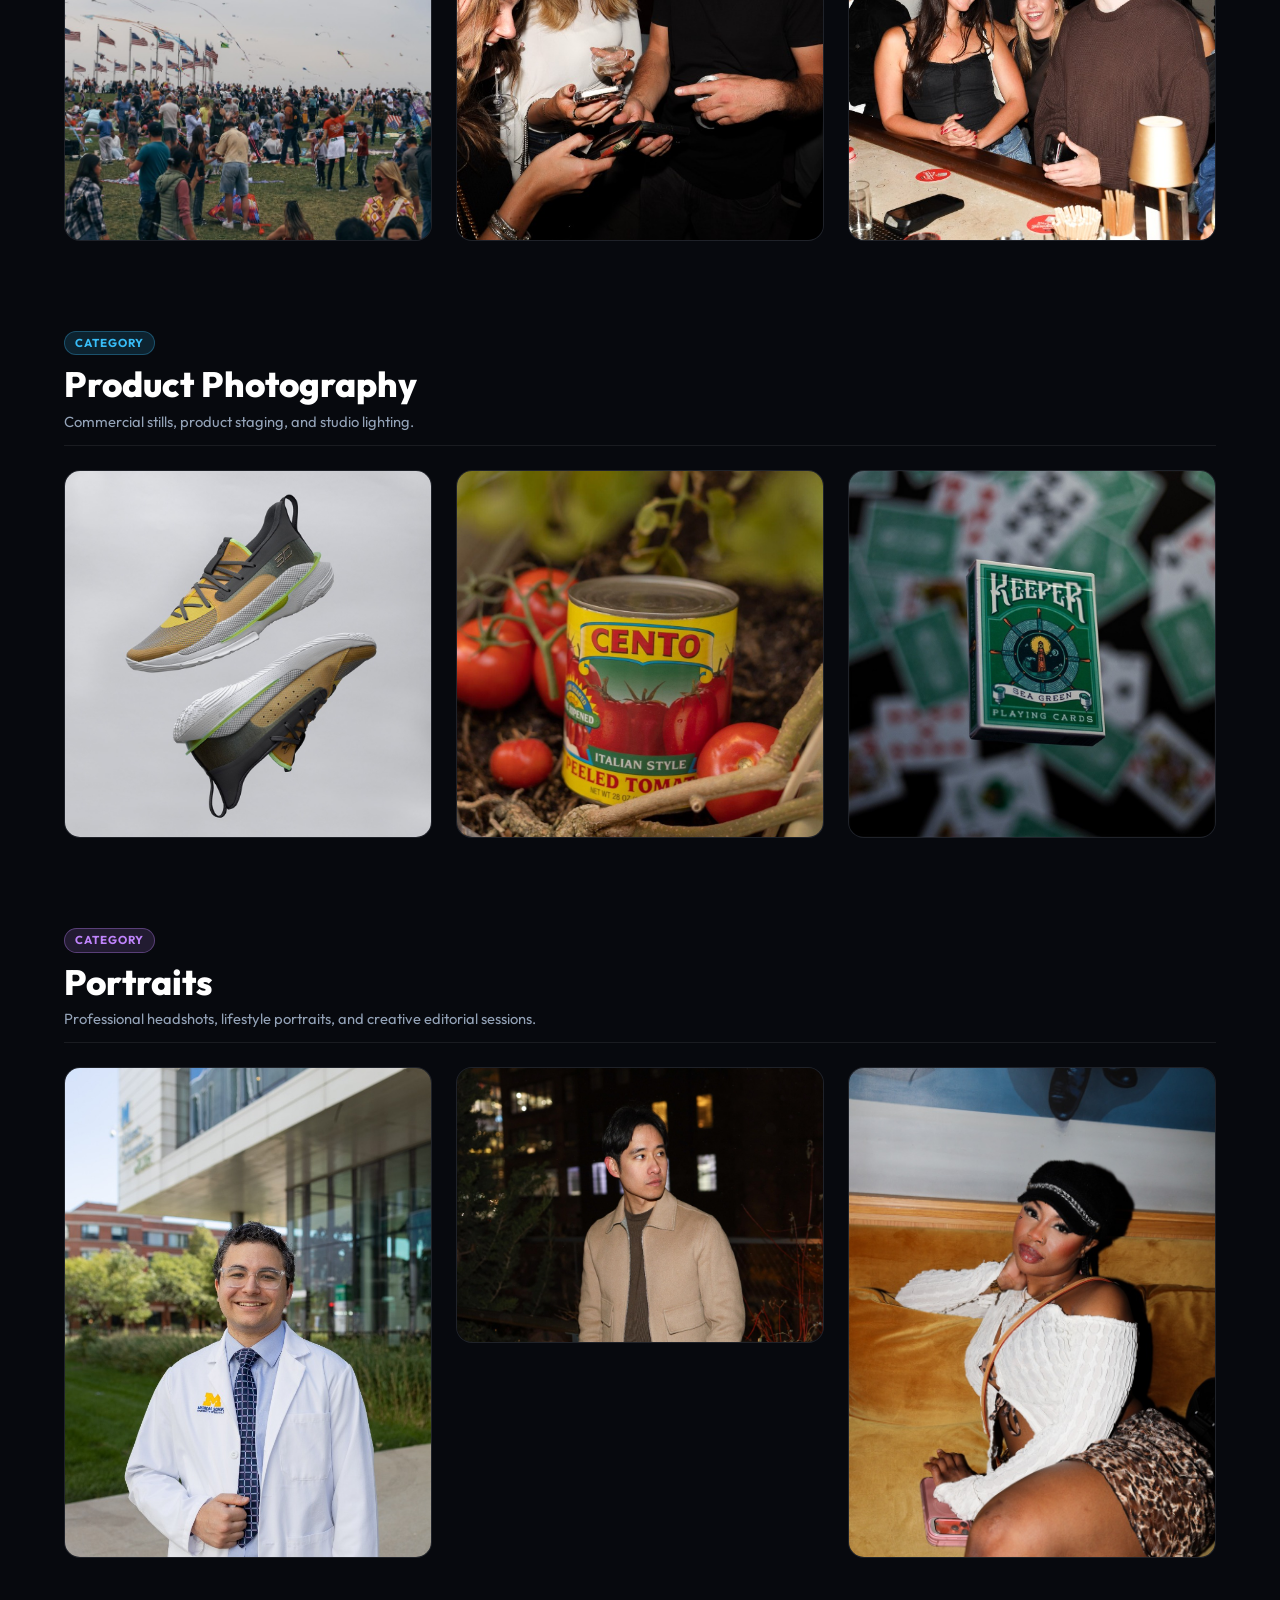
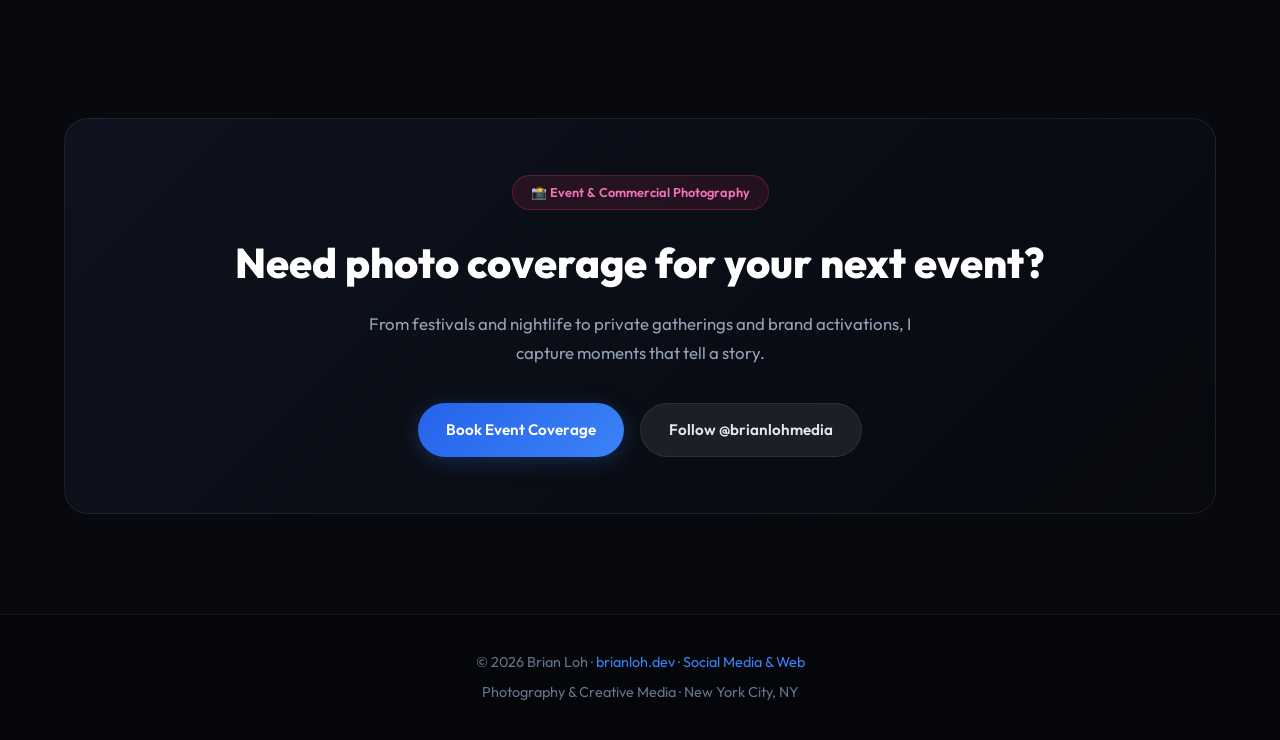
==== commit ce871d6e: "Add Portraits category to gallery - Upload 3 portrait photos (medical headshot, city night lifestyle" ====
--- a/gallery/index.html
+++ b/gallery/index.html
@@ -43,9 +43,10 @@
         <div class="container">
             <!-- Filter Bar -->
             <div class="filter-bar">
-                <button class="filter-btn active" data-filter="all">All Photos <span class="filter-count">8</span></button>
+                <button class="filter-btn active" data-filter="all">All Photos <span class="filter-count">11</span></button>
                 <button class="filter-btn" data-filter="events">Events <span class="filter-count">5</span></button>
                 <button class="filter-btn" data-filter="products">Product Photography <span class="filter-count">3</span></button>
+                <button class="filter-btn" data-filter="portraits">Portraits <span class="filter-count">3</span></button>
             </div>
 
             <!-- Photos Grid -->
@@ -260,6 +261,88 @@
                             <div class="item-meta-bottom">
                                 <h3 class="item-title">Keeper Sea Green Playing Cards</h3>
                                 <p class="item-sub">Studio Tabletop</p>
+                            </div>
+                        </div>
+                    </div>
+                </div>
+
+                <!-- CATEGORY: PORTRAITS -->
+                <div class="category-header category-header-portraits" data-category="portraits">
+                    <span class="category-pill pill-purple">Category</span>
+                    <h2 class="category-title">Portraits</h2>
+                    <p class="category-subtitle">Professional headshots, lifestyle portraits, and creative editorial sessions.</p>
+                </div>
+
+                <!-- 9. Medical School Headshot -->
+                <div class="gallery-item item-tall" data-category="portraits" data-index="8"
+                     data-src="assets/portraits/medical-school-headshot-portrait.jpg"
+                     data-title="Professional Medical Headshot"
+                     data-location="Ann Arbor, MI"
+                     data-category-label="Portraits · Headshots"
+                     data-caption="Natural daylight professional portrait outside the University of Michigan Medical School building in white coat attire.">
+                    <div class="image-wrapper">
+                        <img src="assets/portraits/medical-school-headshot-portrait.jpg" 
+                             alt="Professional medical school headshot in white lab coat" 
+                             loading="lazy" 
+                             class="gallery-img">
+                        <div class="item-overlay">
+                            <div class="item-meta-top">
+                                <span class="item-tag tag-purple">Portraits</span>
+                                <span class="item-zoom-icon">🔍 View</span>
+                            </div>
+                            <div class="item-meta-bottom">
+                                <h3 class="item-title">Professional Medical Headshot</h3>
+                                <p class="item-sub">Ann Arbor, MI · University of Michigan</p>
+                            </div>
+                        </div>
+                    </div>
+                </div>
+
+                <!-- 10. City Lights Lifestyle Portrait -->
+                <div class="gallery-item item-wide" data-category="portraits" data-index="9"
+                     data-src="assets/portraits/cinematic-night-lifestyle-portrait.jpg"
+                     data-title="City Lights Evening Portrait"
+                     data-location="New York City, NY"
+                     data-category-label="Portraits · Lifestyle"
+                     data-caption="Cinematic evening portraiture illuminated with warm ambient city bokeh and subtle direct flash.">
+                    <div class="image-wrapper">
+                        <img src="assets/portraits/cinematic-night-lifestyle-portrait.jpg" 
+                             alt="Man in tan jacket in evening city portrait with glowing background lights" 
+                             loading="lazy" 
+                             class="gallery-img">
+                        <div class="item-overlay">
+                            <div class="item-meta-top">
+                                <span class="item-tag tag-purple">Portraits</span>
+                                <span class="item-zoom-icon">🔍 View</span>
+                            </div>
+                            <div class="item-meta-bottom">
+                                <h3 class="item-title">City Lights Evening Portrait</h3>
+                                <p class="item-sub">New York City, NY · Lifestyle</p>
+                            </div>
+                        </div>
+                    </div>
+                </div>
+
+                <!-- 11. Velvet Lounge Editorial -->
+                <div class="gallery-item item-tall" data-category="portraits" data-index="10"
+                     data-src="assets/portraits/editorial-fashion-couch-portrait.jpg"
+                     data-title="Velvet Lounge Editorial"
+                     data-location="New York City, NY"
+                     data-category-label="Portraits · Editorial"
+                     data-caption="Bold editorial portrait on a plush gold velvet couch featuring direct flash, expressive styling, and rich color contrast.">
+                    <div class="image-wrapper">
+                        <img src="assets/portraits/editorial-fashion-couch-portrait.jpg" 
+                             alt="Editorial fashion portrait of woman on gold velvet sofa" 
+                             loading="lazy" 
+                             class="gallery-img">
+                        <div class="item-overlay">
+                            <div class="item-meta-top">
+                                <span class="item-tag tag-purple">Portraits</span>
+                                <span class="item-zoom-icon">🔍 View</span>
+                            </div>
+                            <div class="item-meta-bottom">
+                                <h3 class="item-title">Velvet Lounge Editorial</h3>
+                                <p class="item-sub">New York City, NY · Creative Fashion</p>
                             </div>
                         </div>
                     </div>
--- a/gallery/styles.css
+++ b/gallery/styles.css
@@ -300,7 +300,8 @@
     transition: opacity 0.3s ease, transform 0.3s ease;
 }
 
-.category-header-products {
+.category-header-products,
+.category-header-portraits {
     margin-top: 48px;
 }
 
@@ -324,6 +325,12 @@
     border-color: rgba(56, 189, 248, 0.3);
 }
 
+.category-pill.pill-purple {
+    color: #c084fc;
+    background: rgba(192, 132, 252, 0.15);
+    border-color: rgba(192, 132, 252, 0.35);
+}
+
 .category-title {
     font-size: clamp(1.6rem, 3.5vw, 2.2rem);
     font-weight: 800;
@@ -341,6 +348,12 @@
     background: rgba(56, 189, 248, 0.15);
     border-color: rgba(56, 189, 248, 0.35);
     color: #38bdf8;
+}
+
+.item-tag.tag-purple {
+    background: rgba(192, 132, 252, 0.18);
+    border-color: rgba(192, 132, 252, 0.4);
+    color: #e9d5ff;
 }
 
 /* Layout Variety */
@@ -402,6 +415,21 @@
         /* Product photos square */
         grid-column: span 4;
         aspect-ratio: 1 / 1;
+    }
+    .gallery-item[data-index="8"] {
+        /* Medical school headshot */
+        grid-column: span 4;
+        aspect-ratio: 3 / 4;
+    }
+    .gallery-item[data-index="9"] {
+        /* City lights evening portrait */
+        grid-column: span 4;
+        aspect-ratio: 4 / 3;
+    }
+    .gallery-item[data-index="10"] {
+        /* Velvet lounge editorial */
+        grid-column: span 4;
+        aspect-ratio: 3 / 4;
     }
 }
 
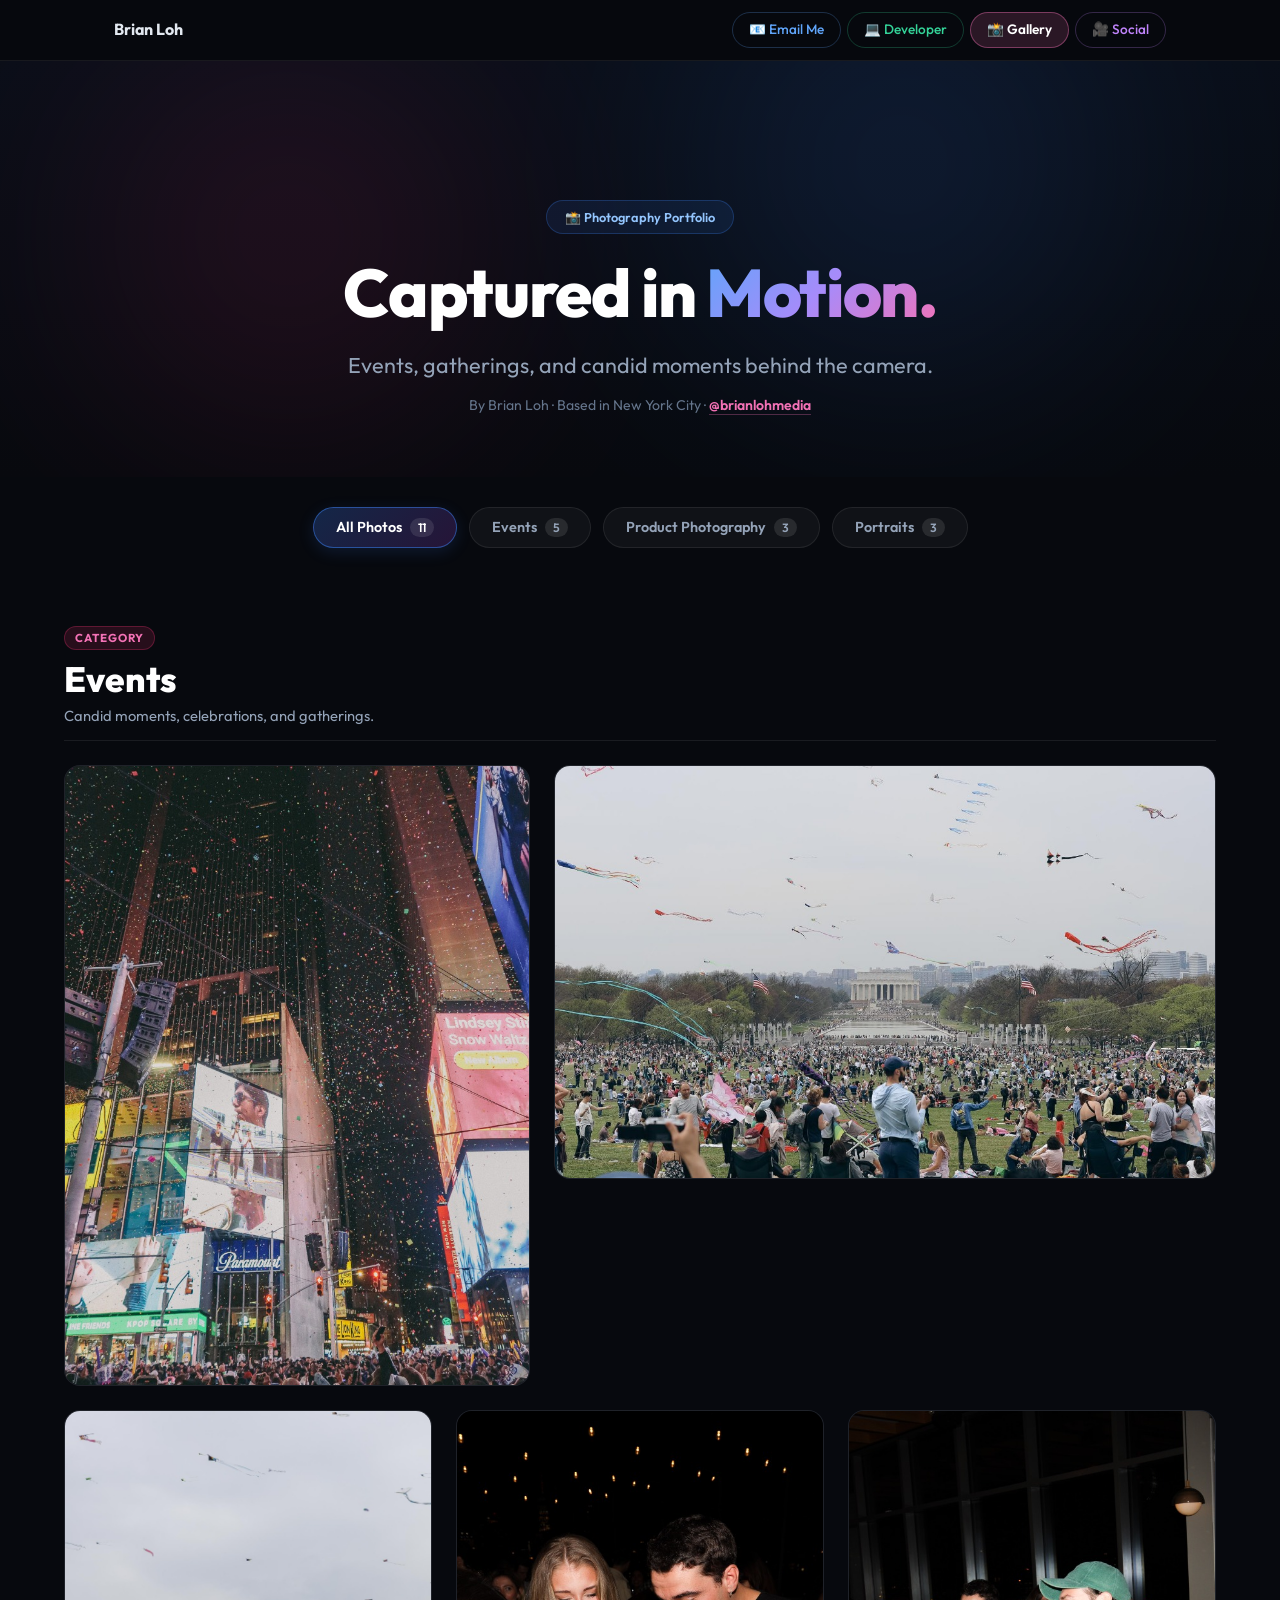
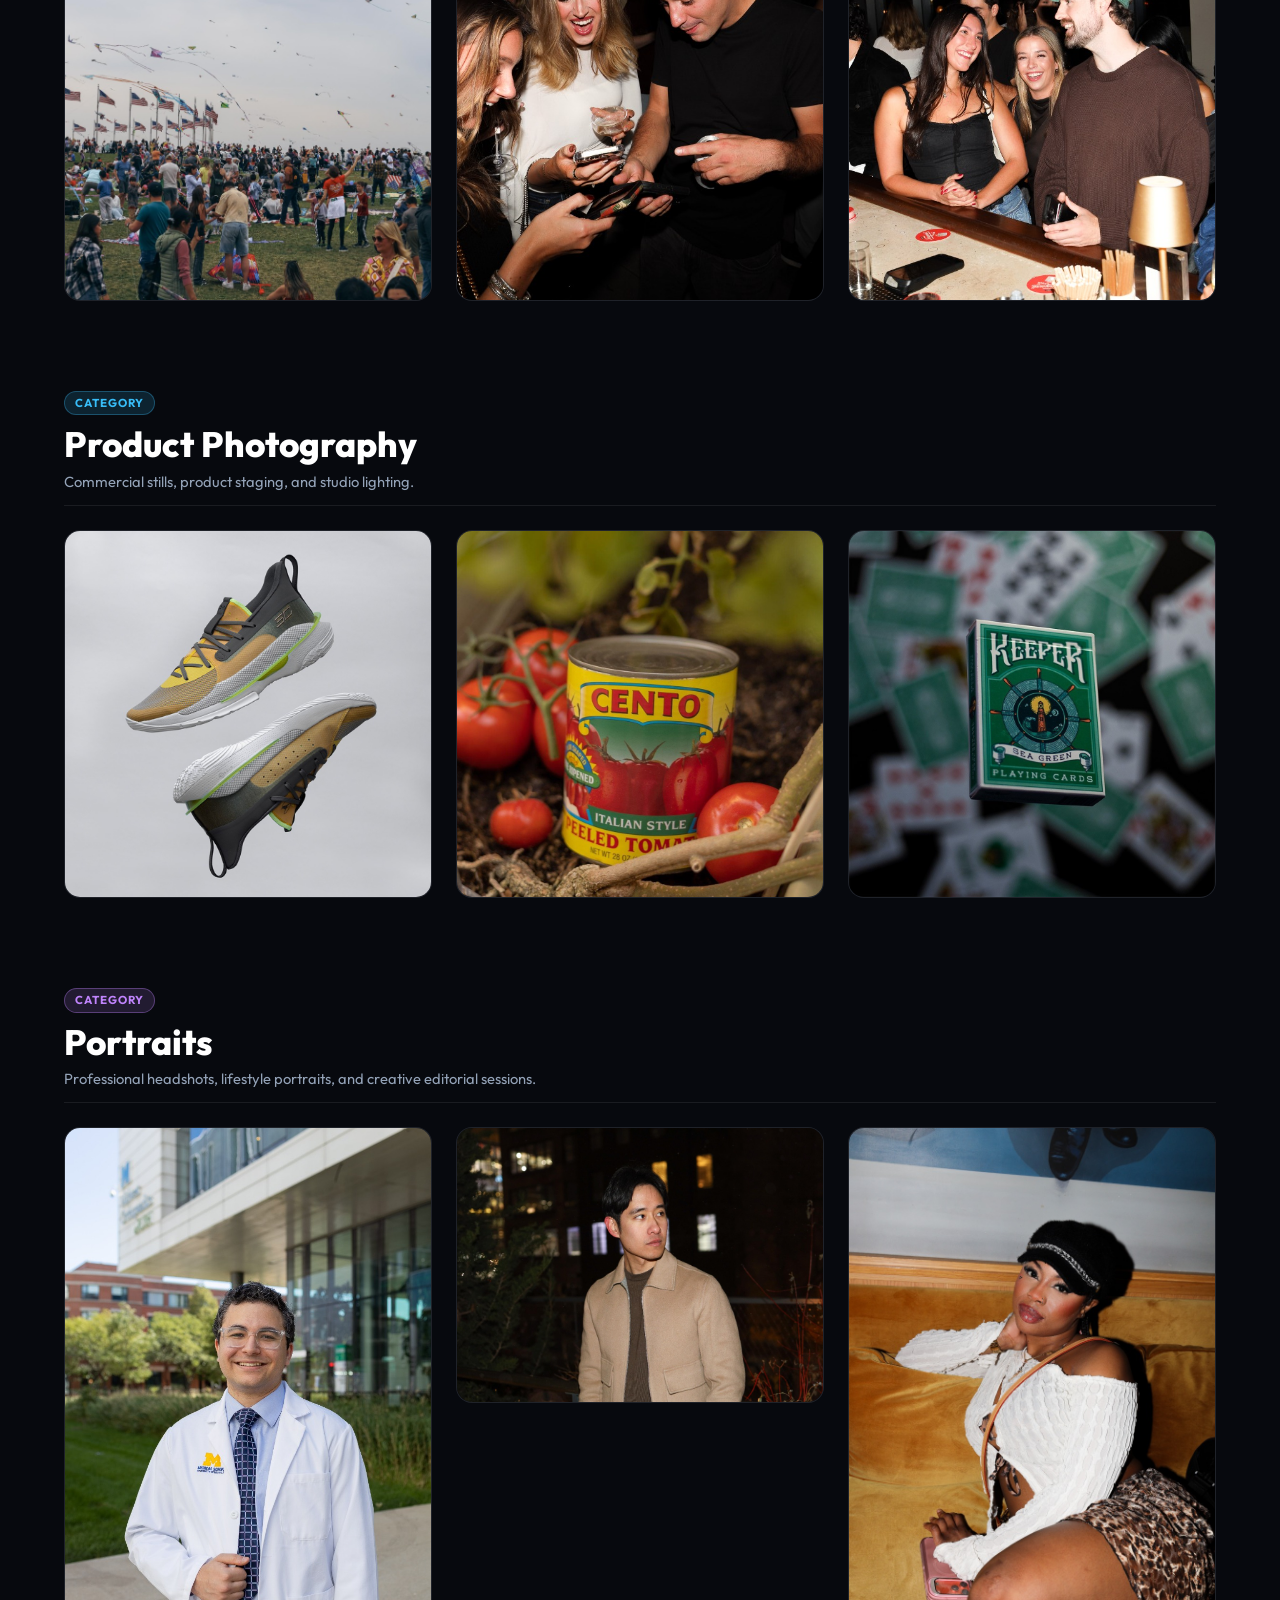
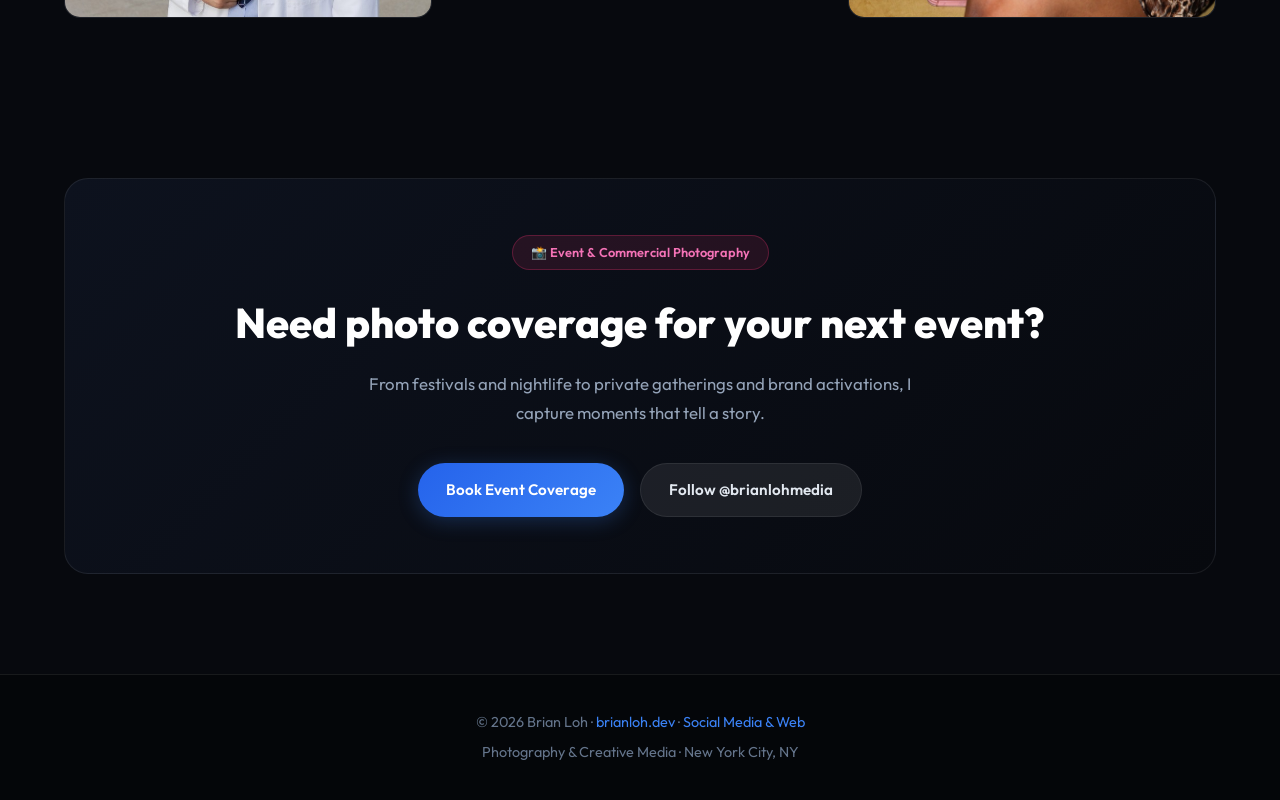
==== commit 244fc5db: "feat: unified sticky nav bar across all pages (Brian Loh, Email Me, Developer, Gallery, Social)" ====
--- a/gallery/index.html
+++ b/gallery/index.html
@@ -8,18 +8,20 @@
     <link rel="preconnect" href="https://fonts.googleapis.com">
     <link rel="preconnect" href="https://fonts.gstatic.com" crossorigin>
     <link href="https://fonts.googleapis.com/css2?family=Outfit:wght@300;400;500;600;700;800;900&display=swap" rel="stylesheet">
+    <link rel="stylesheet" href="../css/nav.css">
     <link rel="stylesheet" href="styles.css">
 </head>
 <body>
 
     <!-- NAV -->
-    <nav class="nav" id="nav">
-        <div class="nav-inner">
-            <a href="/" class="nav-logo">← brianloh.dev</a>
-            <div class="nav-links">
-                <a href="/socialmedia/" class="nav-link">🎥 Social Media</a>
-                <a href="/gallery/" class="nav-link active">📸 Gallery</a>
-                <a href="https://www.instagram.com/brianlohmedia" target="_blank" rel="noopener noreferrer" class="nav-link ig-pill">@brianlohmedia</a>
+    <nav class="site-nav" id="site-nav">
+        <div class="site-nav-inner">
+            <a href="/" class="site-nav-name">Brian Loh</a>
+            <div class="site-nav-links">
+                <a href="mailto:bloh0408@gmail.com" class="site-nav-link nav-email">📧 Email Me</a>
+                <a href="/" class="site-nav-link nav-dev">💻 Developer</a>
+                <a href="/gallery/" class="site-nav-link nav-gallery active">📸 Gallery</a>
+                <a href="/socialmedia/" class="site-nav-link nav-social">🎥 Social</a>
             </div>
         </div>
     </nav>
@@ -404,5 +406,11 @@
     </footer>
 
     <script src="script.js"></script>
+    <script>
+        const siteNav = document.getElementById('site-nav');
+        window.addEventListener('scroll', () => {
+            siteNav.classList.toggle('scrolled', window.scrollY > 10);
+        });
+    </script>
 </body>
 </html>
--- a/css/nav.css
+++ b/css/nav.css
@@ -0,0 +1,166 @@
+/* =========================================
+   SHARED NAV — brianloh.dev
+   Imported by all pages for a consistent header.
+   ========================================= */
+
+@import url('https://fonts.googleapis.com/css2?family=Outfit:wght@300;400;500;600;700;800;900&display=swap');
+
+.site-nav {
+    position: fixed;
+    top: 0;
+    left: 0;
+    right: 0;
+    z-index: 200;
+    padding: 0;
+    background: rgba(7, 9, 14, 0.92);
+    backdrop-filter: blur(20px);
+    -webkit-backdrop-filter: blur(20px);
+    border-bottom: 1px solid rgba(255, 255, 255, 0.07);
+    transition: background 0.3s ease, box-shadow 0.3s ease;
+}
+
+.site-nav.scrolled {
+    background: rgba(7, 9, 14, 0.98);
+    box-shadow: 0 2px 24px rgba(0, 0, 0, 0.4);
+}
+
+.site-nav-inner {
+    max-width: 1100px;
+    margin: 0 auto;
+    padding: 0 24px;
+    height: 60px;
+    display: flex;
+    align-items: center;
+    justify-content: space-between;
+    gap: 12px;
+}
+
+/* ── Name / Logo ── */
+.site-nav-name {
+    font-family: 'Outfit', system-ui, sans-serif;
+    font-size: 1rem;
+    font-weight: 700;
+    color: #e2e8f0;
+    text-decoration: none;
+    white-space: nowrap;
+    letter-spacing: -0.01em;
+    flex-shrink: 0;
+    transition: color 0.2s;
+}
+
+.site-nav-name:hover {
+    color: #fff;
+}
+
+/* ── Links group ── */
+.site-nav-links {
+    display: flex;
+    align-items: center;
+    gap: 6px;
+    flex-wrap: nowrap;
+}
+
+/* ── Base pill ── */
+.site-nav-link {
+    font-family: 'Outfit', system-ui, sans-serif;
+    font-size: 0.85rem;
+    font-weight: 500;
+    color: #94a3b8;
+    text-decoration: none;
+    padding: 6px 16px;
+    border-radius: 50px;
+    border: 1px solid transparent;
+    white-space: nowrap;
+    transition: color 0.2s, background 0.2s, border-color 0.2s, box-shadow 0.2s;
+}
+
+.site-nav-link:hover {
+    color: #e2e8f0;
+    background: rgba(255, 255, 255, 0.06);
+    border-color: rgba(255, 255, 255, 0.1);
+}
+
+/* ── "Email Me" accent ── */
+.site-nav-link.nav-email {
+    color: #60a5fa;
+    border-color: rgba(96, 165, 250, 0.25);
+}
+
+.site-nav-link.nav-email:hover {
+    background: rgba(96, 165, 250, 0.1);
+    border-color: rgba(96, 165, 250, 0.5);
+    color: #93c5fd;
+    box-shadow: 0 0 16px rgba(96, 165, 250, 0.15);
+}
+
+/* ── "Developer" accent ── */
+.site-nav-link.nav-dev {
+    color: #34d399;
+    border-color: rgba(52, 211, 153, 0.25);
+}
+
+.site-nav-link.nav-dev:hover {
+    background: rgba(52, 211, 153, 0.1);
+    border-color: rgba(52, 211, 153, 0.5);
+    color: #6ee7b7;
+    box-shadow: 0 0 16px rgba(52, 211, 153, 0.15);
+}
+
+/* ── "Gallery" accent ── */
+.site-nav-link.nav-gallery {
+    color: #f472b6;
+    border-color: rgba(244, 114, 182, 0.25);
+}
+
+.site-nav-link.nav-gallery:hover {
+    background: rgba(244, 114, 182, 0.1);
+    border-color: rgba(244, 114, 182, 0.5);
+    color: #f9a8d4;
+    box-shadow: 0 0 16px rgba(244, 114, 182, 0.15);
+}
+
+/* ── "Social" accent ── */
+.site-nav-link.nav-social {
+    color: #c084fc;
+    border-color: rgba(192, 132, 252, 0.25);
+}
+
+.site-nav-link.nav-social:hover {
+    background: rgba(192, 132, 252, 0.1);
+    border-color: rgba(192, 132, 252, 0.5);
+    color: #d8b4fe;
+    box-shadow: 0 0 16px rgba(192, 132, 252, 0.15);
+}
+
+/* ── Active state (current page) ── */
+.site-nav-link.active {
+    font-weight: 600;
+    color: #fff;
+}
+
+.site-nav-link.nav-email.active   { background: rgba(96, 165, 250, 0.15);  border-color: rgba(96, 165, 250, 0.4); }
+.site-nav-link.nav-dev.active     { background: rgba(52, 211, 153, 0.15);  border-color: rgba(52, 211, 153, 0.4); }
+.site-nav-link.nav-gallery.active { background: rgba(244, 114, 182, 0.15); border-color: rgba(244, 114, 182, 0.4); }
+.site-nav-link.nav-social.active  { background: rgba(192, 132, 252, 0.15); border-color: rgba(192, 132, 252, 0.4); }
+
+/* ── Push page body down by nav height ── */
+body {
+    padding-top: 60px;
+}
+
+/* ── Mobile: hide labels, keep pills ── */
+@media (max-width: 600px) {
+    .site-nav-inner {
+        padding: 0 16px;
+        gap: 8px;
+    }
+
+    .site-nav-link {
+        padding: 5px 11px;
+        font-size: 0.78rem;
+    }
+
+    .site-nav-name {
+        font-size: 0.9rem;
+    }
+}
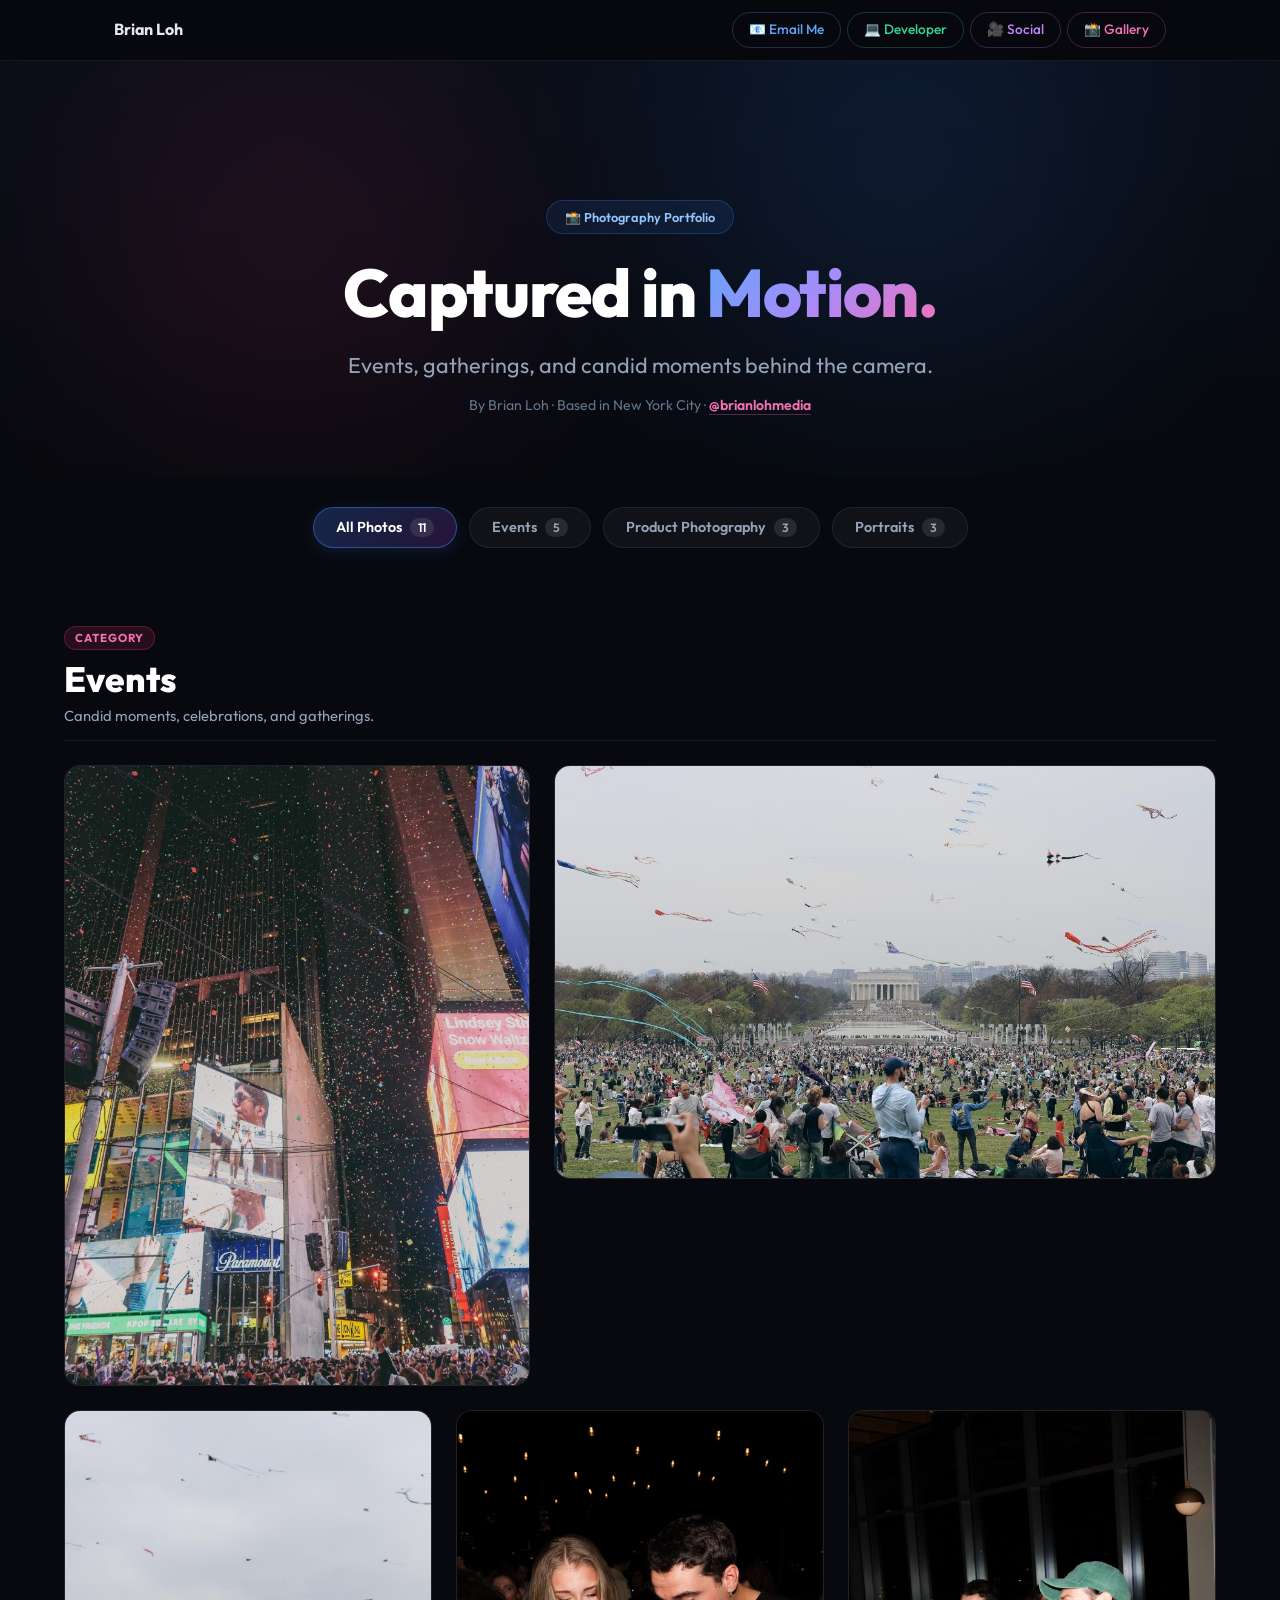
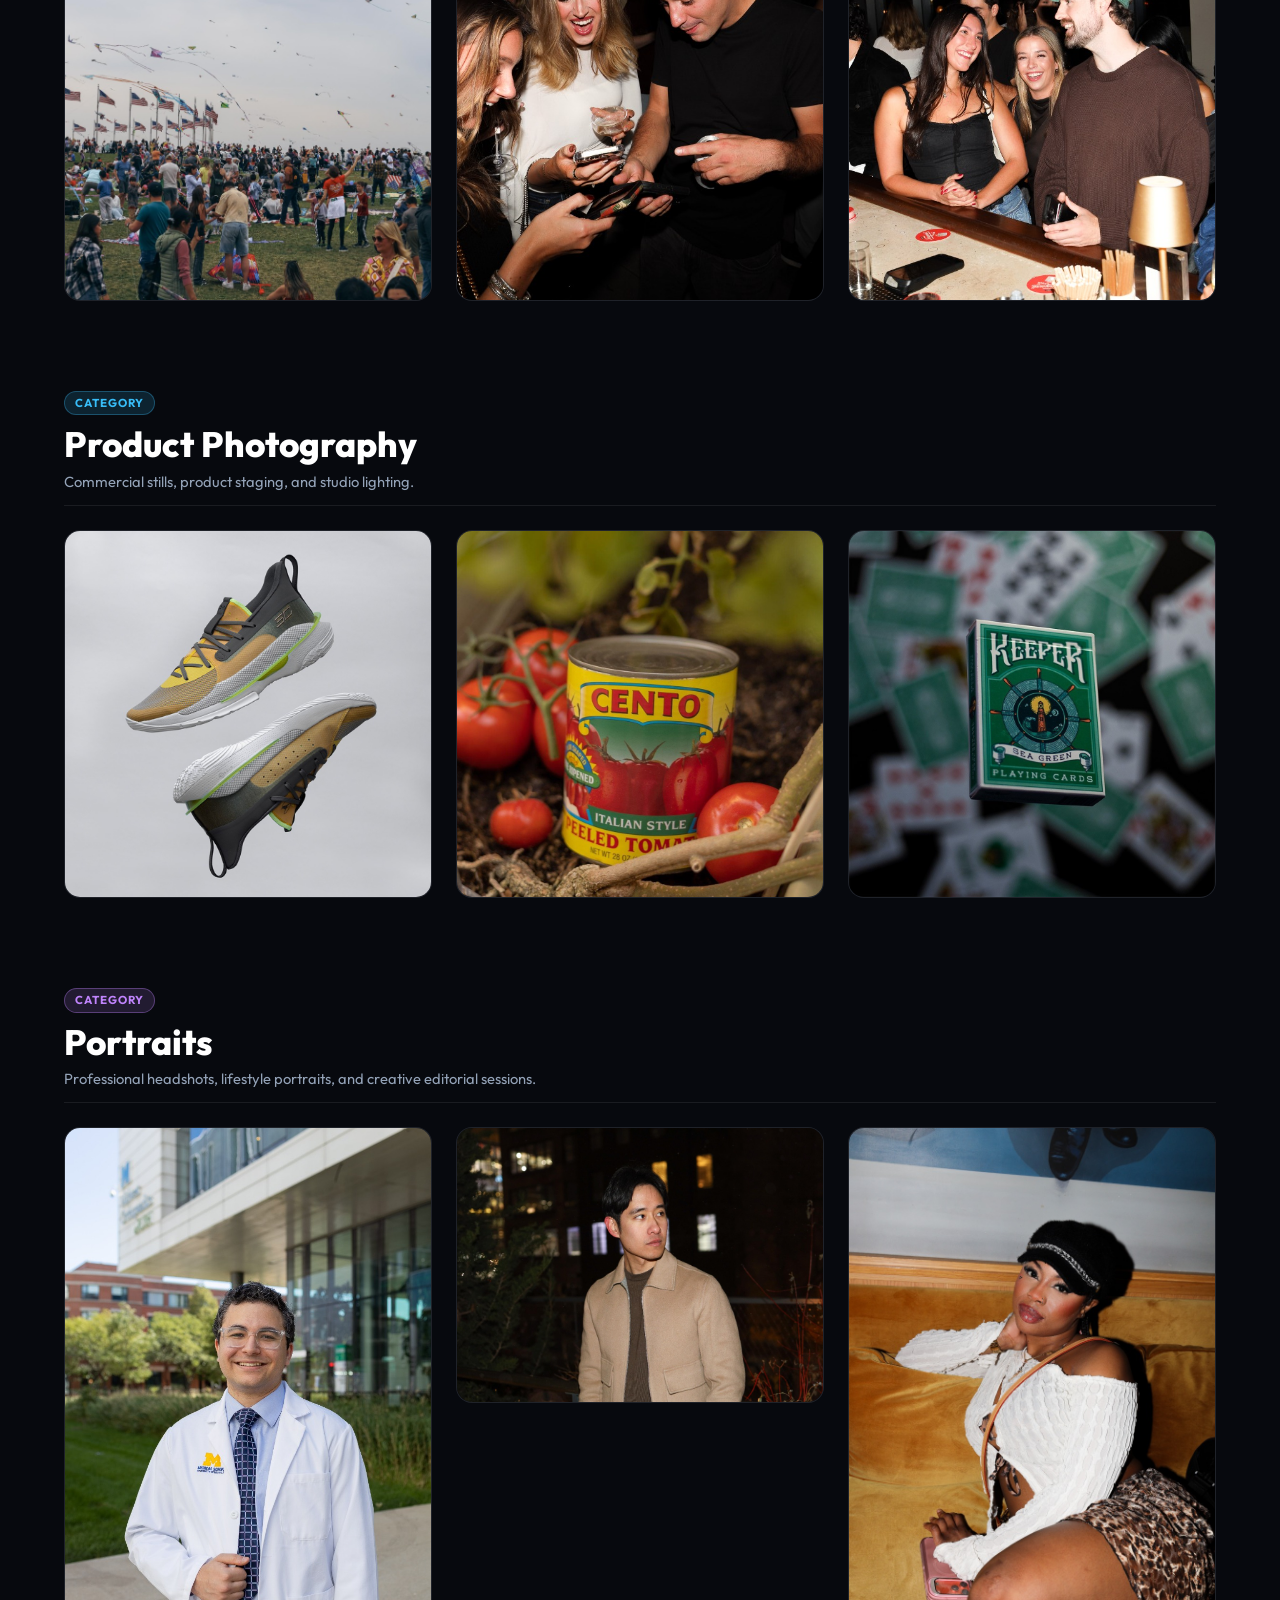
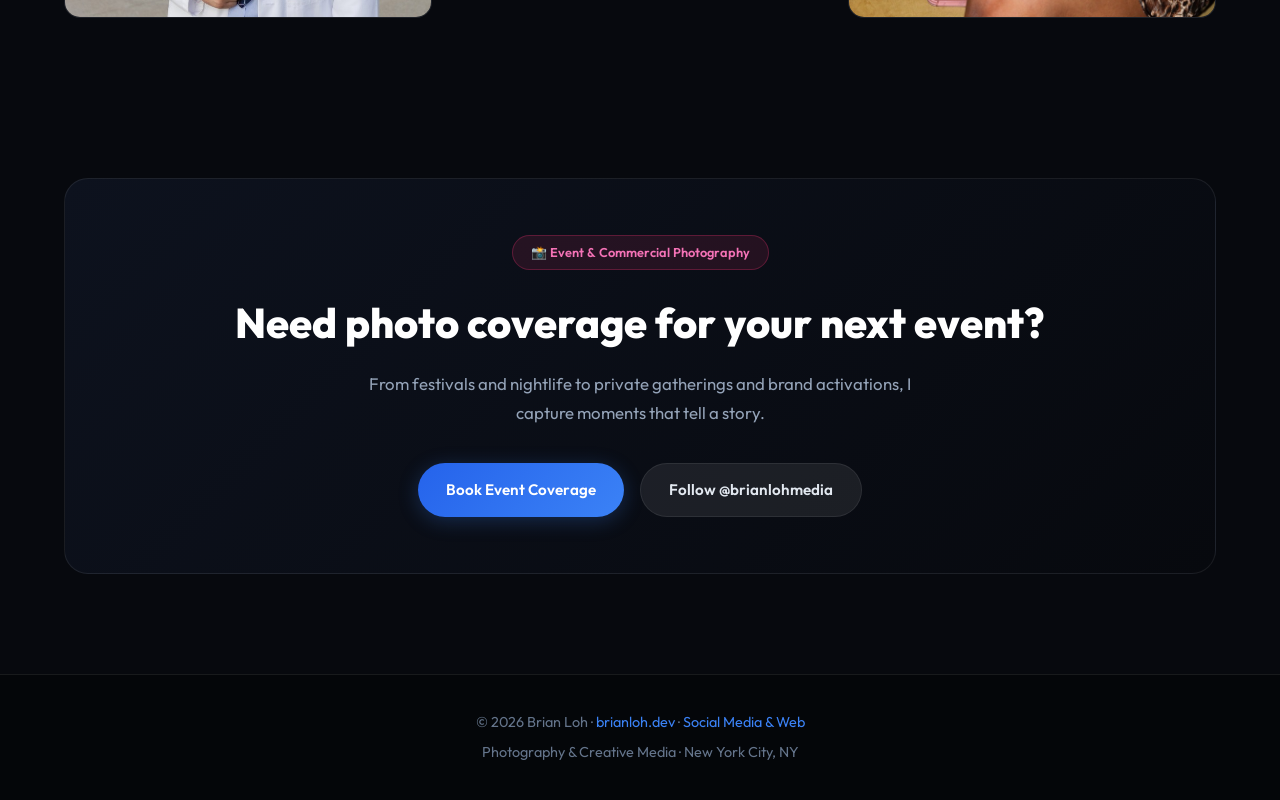
==== commit 912b5a00: "fix: consistent nav order (Email Me, Developer, Social, Gallery) with no active state on all pages" ====
--- a/gallery/index.html
+++ b/gallery/index.html
@@ -20,8 +20,8 @@
             <div class="site-nav-links">
                 <a href="mailto:bloh0408@gmail.com" class="site-nav-link nav-email">📧 Email Me</a>
                 <a href="/" class="site-nav-link nav-dev">💻 Developer</a>
-                <a href="/gallery/" class="site-nav-link nav-gallery active">📸 Gallery</a>
                 <a href="/socialmedia/" class="site-nav-link nav-social">🎥 Social</a>
+                <a href="/gallery/" class="site-nav-link nav-gallery">📸 Gallery</a>
             </div>
         </div>
     </nav>
--- a/css/nav.css
+++ b/css/nav.css
@@ -132,16 +132,6 @@
     box-shadow: 0 0 16px rgba(192, 132, 252, 0.15);
 }
 
-/* ── Active state (current page) ── */
-.site-nav-link.active {
-    font-weight: 600;
-    color: #fff;
-}
-
-.site-nav-link.nav-email.active   { background: rgba(96, 165, 250, 0.15);  border-color: rgba(96, 165, 250, 0.4); }
-.site-nav-link.nav-dev.active     { background: rgba(52, 211, 153, 0.15);  border-color: rgba(52, 211, 153, 0.4); }
-.site-nav-link.nav-gallery.active { background: rgba(244, 114, 182, 0.15); border-color: rgba(244, 114, 182, 0.4); }
-.site-nav-link.nav-social.active  { background: rgba(192, 132, 252, 0.15); border-color: rgba(192, 132, 252, 0.4); }
 
 /* ── Push page body down by nav height ── */
 body {
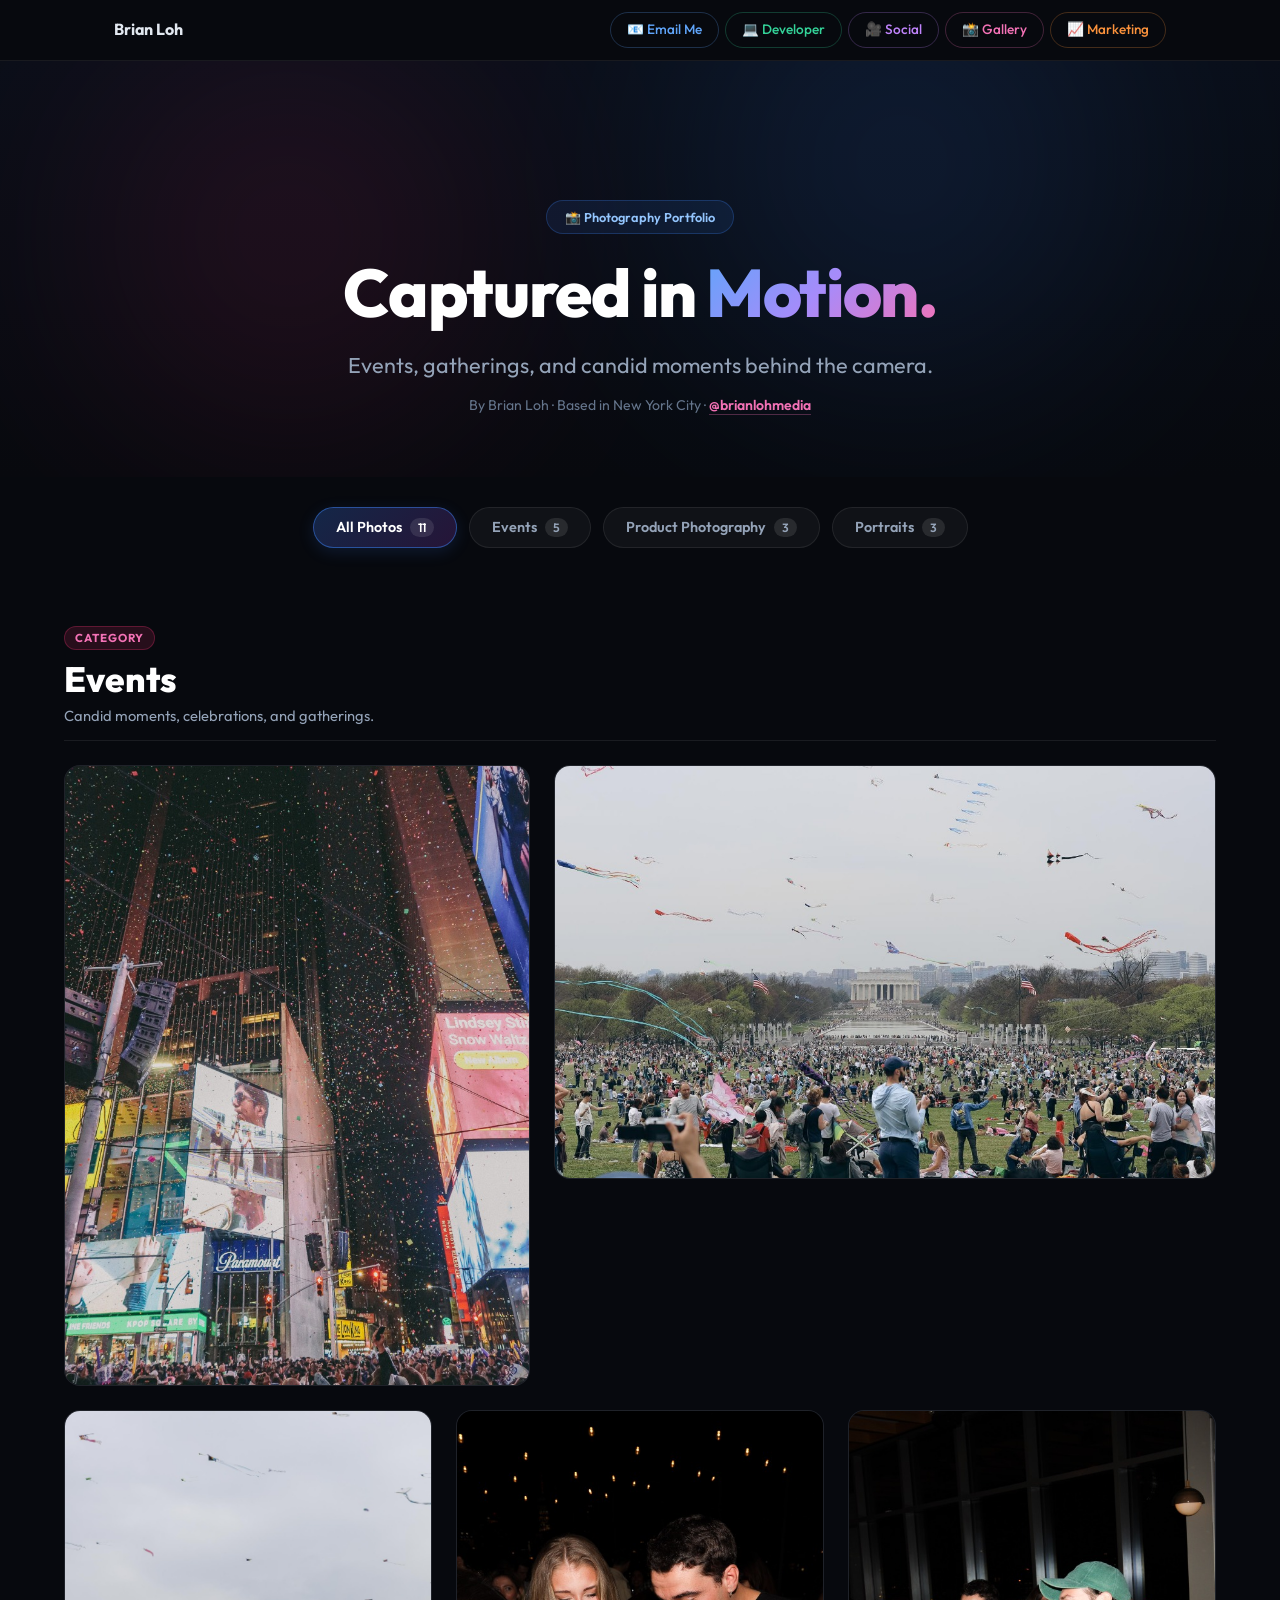
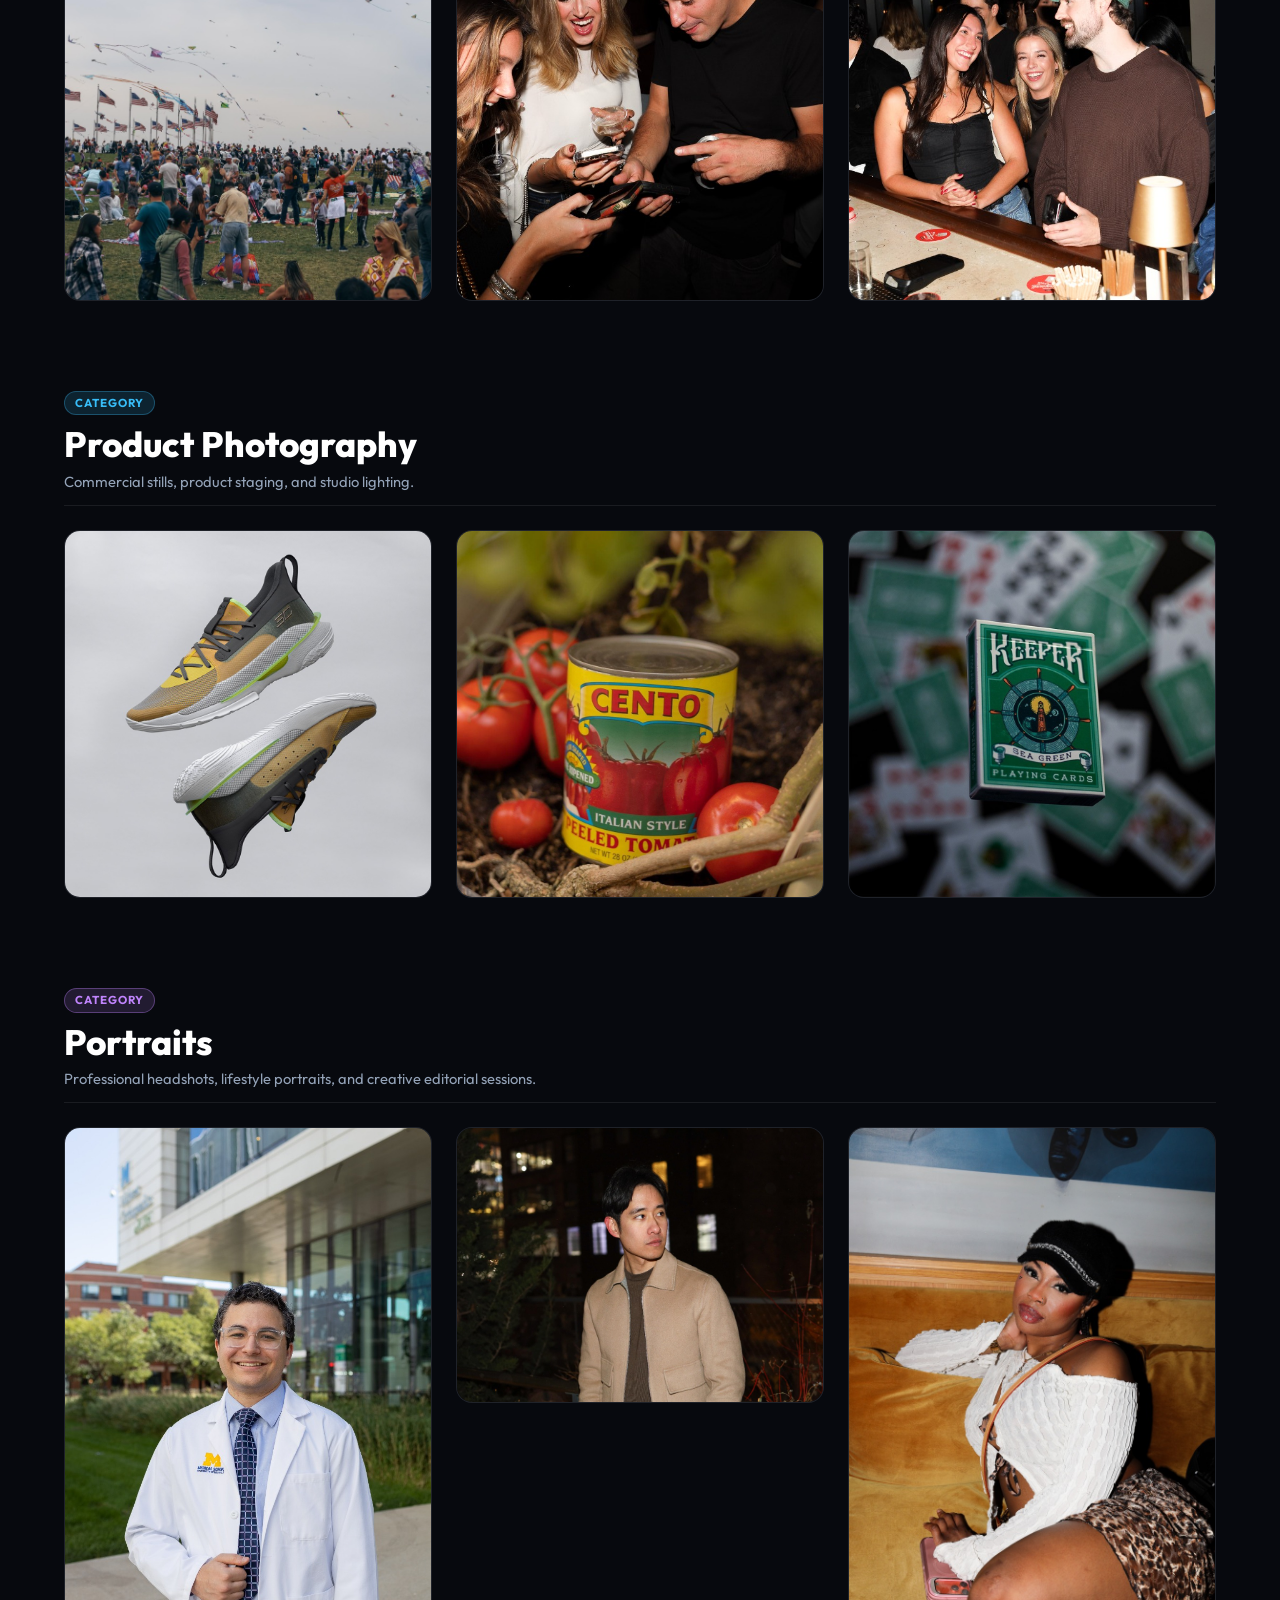
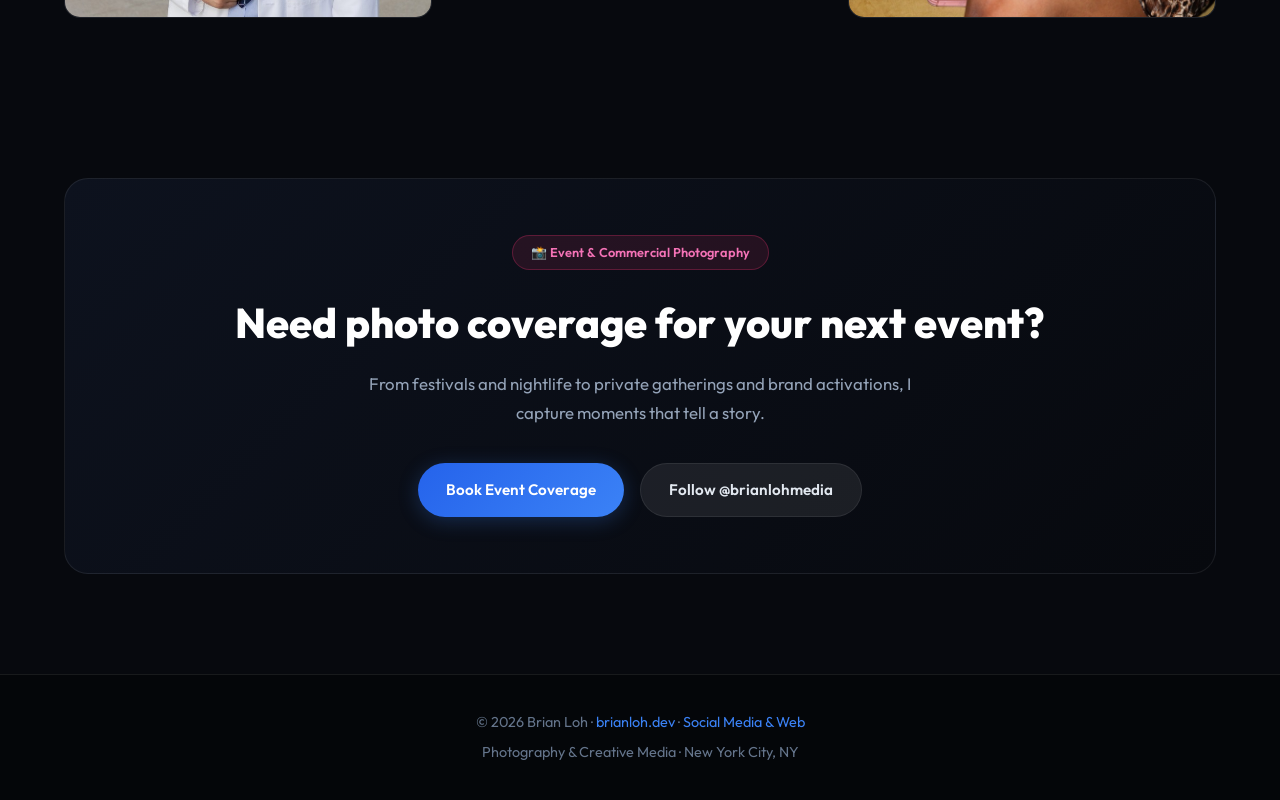
==== commit abea2aac: "Add product marketing resume page" ====
--- a/gallery/index.html
+++ b/gallery/index.html
@@ -22,6 +22,7 @@
                 <a href="/" class="site-nav-link nav-dev">💻 Developer</a>
                 <a href="/socialmedia/" class="site-nav-link nav-social">🎥 Social</a>
                 <a href="/gallery/" class="site-nav-link nav-gallery">📸 Gallery</a>
+                <a href="/marketing/" class="site-nav-link nav-marketing">📈 Marketing</a>
             </div>
         </div>
     </nav>
--- a/css/nav.css
+++ b/css/nav.css
@@ -12,7 +12,7 @@
     right: 0;
     z-index: 200;
     padding: 0;
-    background: rgba(7, 9, 14, 0.92);
+    background: #07090e;
     backdrop-filter: blur(20px);
     -webkit-backdrop-filter: blur(20px);
     border-bottom: 1px solid rgba(255, 255, 255, 0.07);
@@ -20,7 +20,7 @@
 }
 
 .site-nav.scrolled {
-    background: rgba(7, 9, 14, 0.98);
+    background: #07090e;
     box-shadow: 0 2px 24px rgba(0, 0, 0, 0.4);
 }
 
@@ -132,6 +132,19 @@
     box-shadow: 0 0 16px rgba(192, 132, 252, 0.15);
 }
 
+/* ── "Marketing" accent ── */
+.site-nav-link.nav-marketing {
+    color: #fb923c;
+    border-color: rgba(251, 146, 60, 0.25);
+}
+
+.site-nav-link.nav-marketing:hover {
+    background: rgba(251, 146, 60, 0.1);
+    border-color: rgba(251, 146, 60, 0.5);
+    color: #fdba74;
+    box-shadow: 0 0 16px rgba(251, 146, 60, 0.15);
+}
+
 
 /* ── Push page body down by nav height ── */
 body {
@@ -142,15 +155,30 @@
 @media (max-width: 600px) {
     .site-nav-inner {
         padding: 0 16px;
-        gap: 8px;
+        min-height: 60px;
+        height: auto;
+        flex-wrap: wrap;
+        justify-content: center;
+        gap: 4px;
+    }
+
+    .site-nav-links {
+        width: 100%;
+        justify-content: center;
+        flex-wrap: wrap;
+        gap: 4px;
     }
 
     .site-nav-link {
-        padding: 5px 11px;
-        font-size: 0.78rem;
+        padding: 4px 7px;
+        font-size: 0.7rem;
     }
 
     .site-nav-name {
         font-size: 0.9rem;
     }
+
+    body {
+        padding-top: 96px;
+    }
 }
--- a/gallery/styles.css
+++ b/gallery/styles.css
@@ -49,84 +49,6 @@
     max-width: 1200px;
     margin: 0 auto;
     padding: 0 24px;
-}
-
-/* =========================================
-   NAV
-   ========================================= */
-.nav {
-    position: fixed;
-    top: 0;
-    left: 0;
-    right: 0;
-    z-index: 100;
-    padding: 16px 0;
-    background: rgba(7, 9, 14, 0.82);
-    backdrop-filter: blur(20px);
-    -webkit-backdrop-filter: blur(20px);
-    border-bottom: 1px solid var(--border);
-    transition: var(--transition);
-}
-
-.nav-inner {
-    max-width: 1200px;
-    margin: 0 auto;
-    padding: 0 24px;
-    display: flex;
-    align-items: center;
-    justify-content: space-between;
-}
-
-.nav-logo {
-    font-size: 0.9rem;
-    font-weight: 500;
-    color: var(--text-secondary);
-    text-decoration: none;
-    transition: color var(--transition);
-}
-
-.nav-logo:hover {
-    color: var(--text-primary);
-}
-
-.nav-links {
-    display: flex;
-    align-items: center;
-    gap: 16px;
-}
-
-.nav-link {
-    font-size: 0.85rem;
-    font-weight: 500;
-    color: var(--text-secondary);
-    text-decoration: none;
-    padding: 6px 14px;
-    border-radius: 50px;
-    transition: var(--transition);
-}
-
-.nav-link:hover {
-    color: var(--text-primary);
-    background: rgba(255, 255, 255, 0.05);
-}
-
-.nav-link.active {
-    color: #fff;
-    background: rgba(59, 130, 246, 0.15);
-    border: 1px solid rgba(59, 130, 246, 0.3);
-}
-
-.nav-link.ig-pill {
-    background: linear-gradient(135deg, rgba(131, 58, 180, 0.2), rgba(225, 48, 108, 0.2));
-    border: 1px solid rgba(225, 48, 108, 0.4);
-    color: #f472b6;
-    font-weight: 600;
-}
-
-.nav-link.ig-pill:hover {
-    background: linear-gradient(135deg, rgba(131, 58, 180, 0.35), rgba(225, 48, 108, 0.35));
-    border-color: rgba(225, 48, 108, 0.7);
-    color: #fff;
 }
 
 /* =========================================
@@ -293,7 +215,7 @@
 
 /* Category Headers inside Grid */
 .category-header {
-    grid-column: span 12;
+    grid-column: 1 / -1;
     padding: 16px 0 12px;
     margin-top: 12px;
     border-bottom: 1px solid var(--border);
@@ -902,14 +824,6 @@
 }
 
 @media (max-width: 640px) {
-    .nav-links {
-        gap: 8px;
-    }
-
-    .nav-link.ig-pill {
-        display: none;
-    }
-
     .gallery-hero {
         padding: 110px 0 40px;
     }
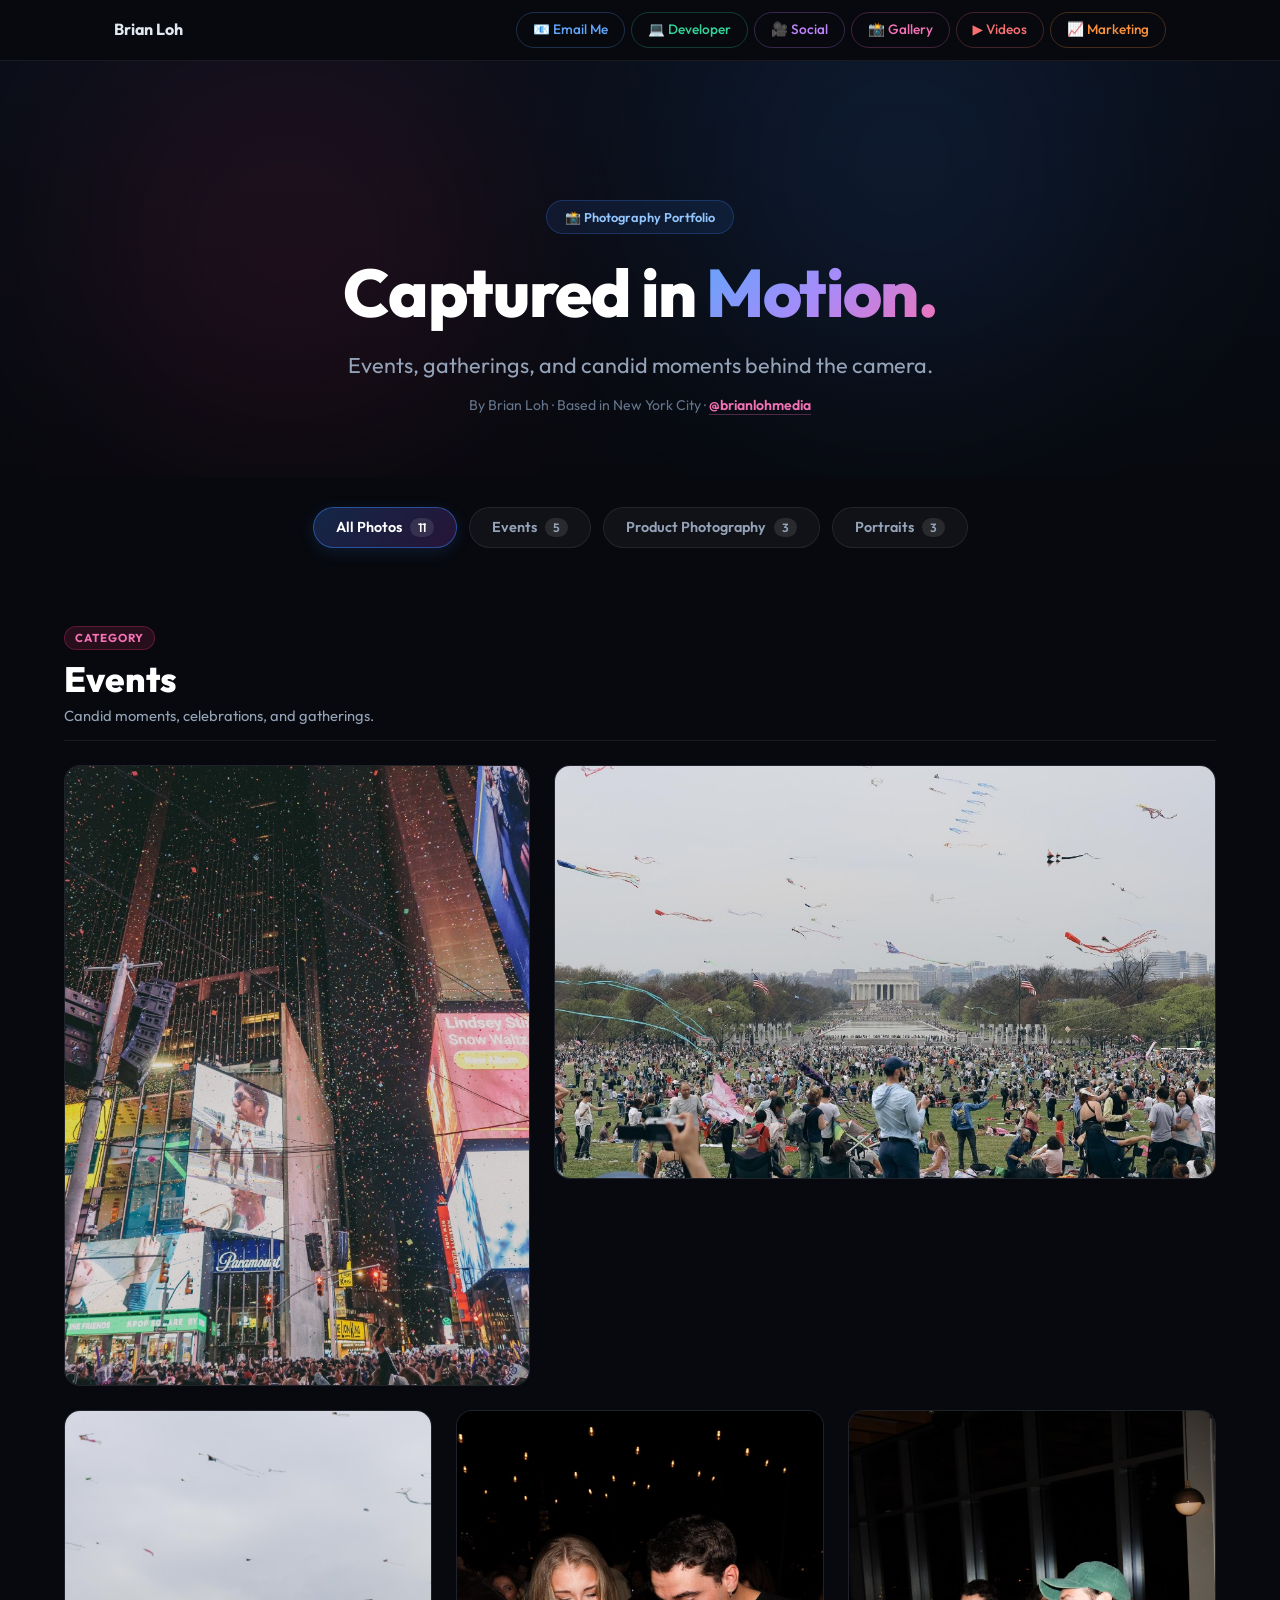
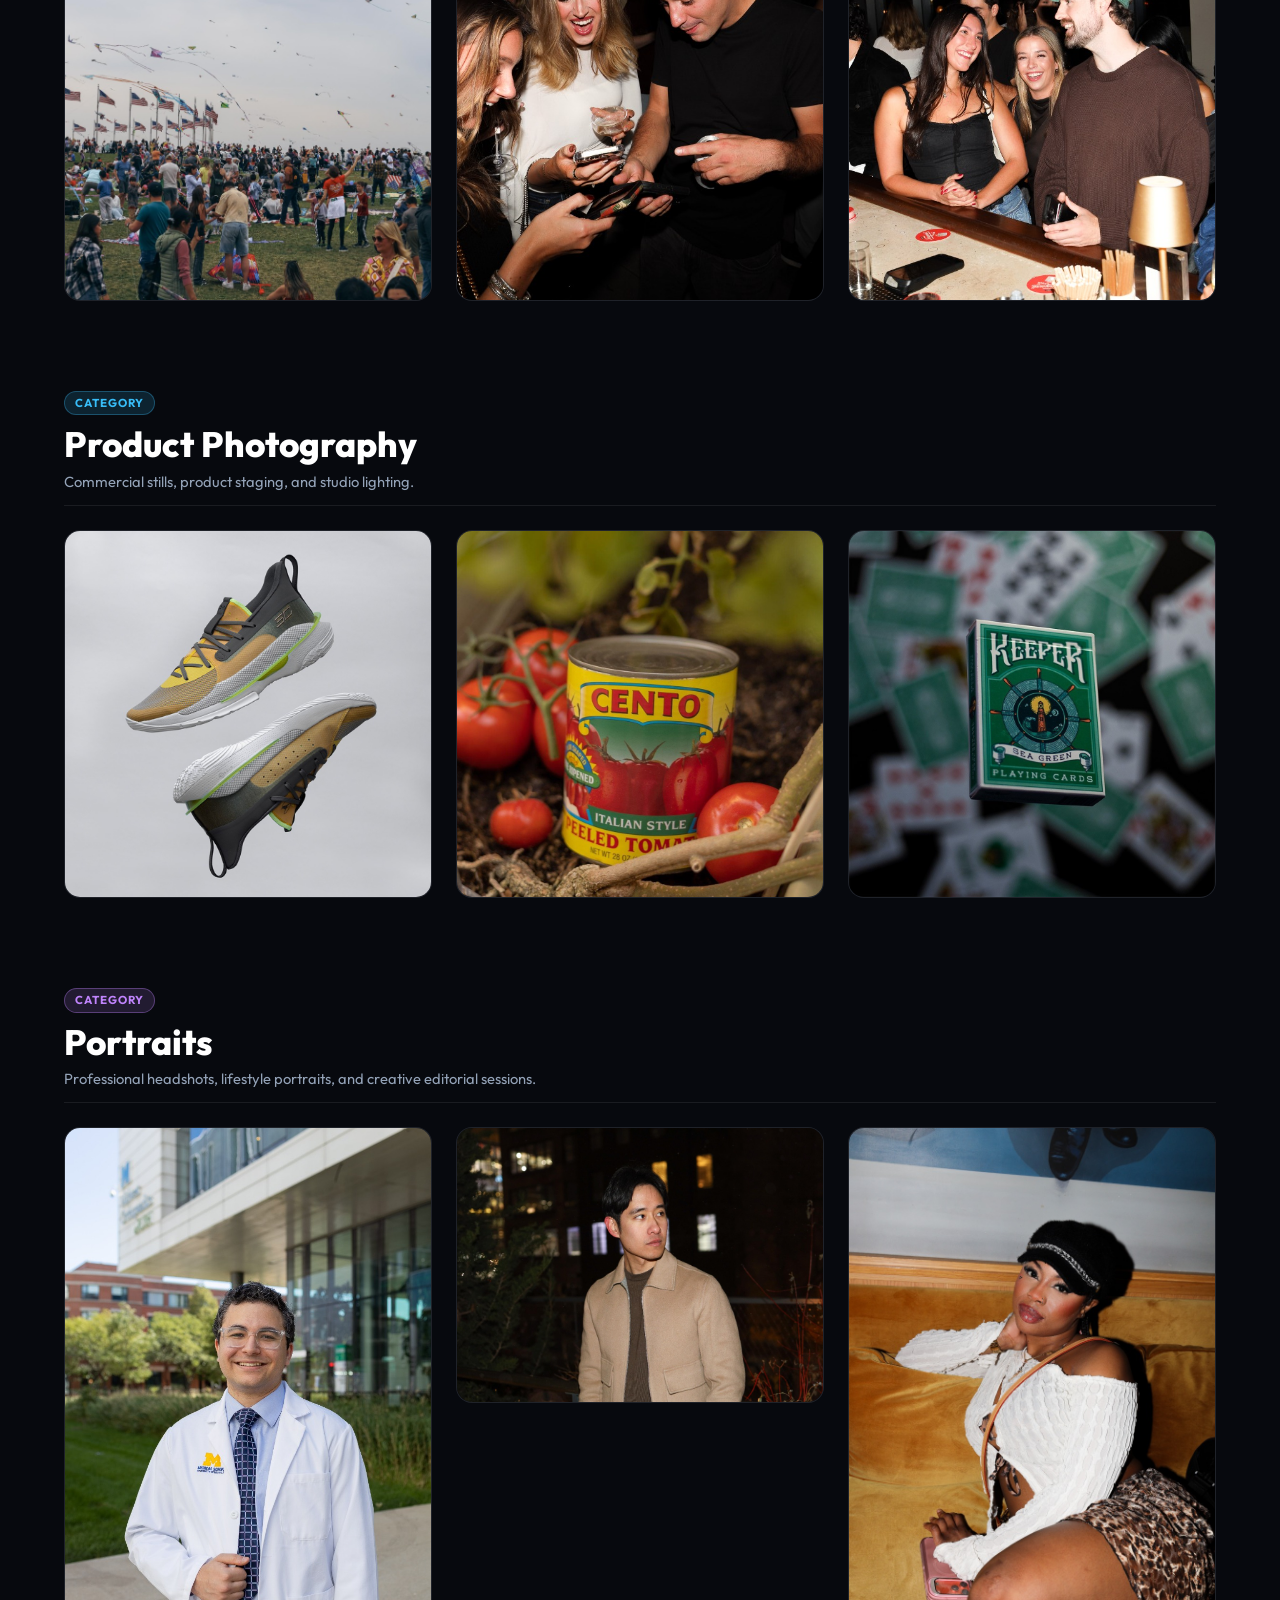
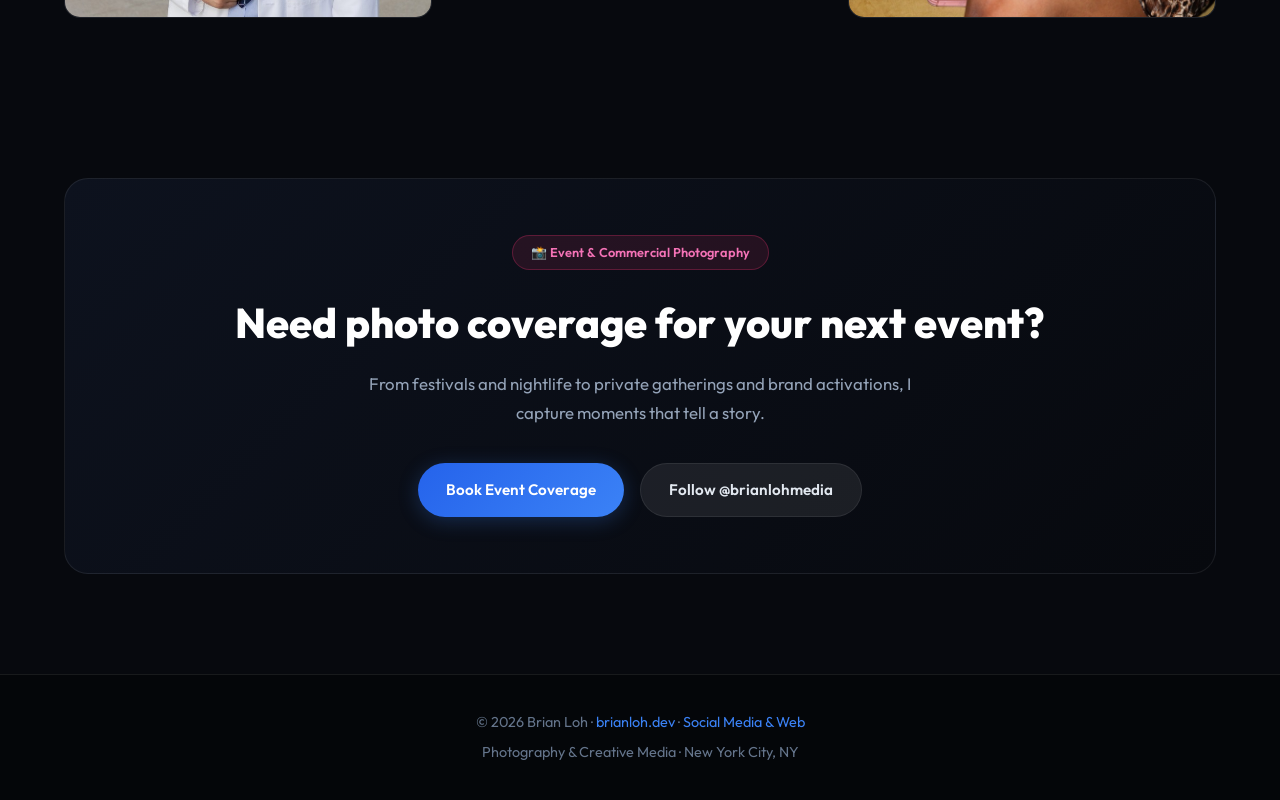
==== commit 094693b5: "Add video portfolio page Co-authored-by: Copilot <223556219+Copilot@users.noreply.github.com>" ====
--- a/gallery/index.html
+++ b/gallery/index.html
@@ -18,10 +18,11 @@
         <div class="site-nav-inner">
             <a href="/" class="site-nav-name">Brian Loh</a>
             <div class="site-nav-links">
-                <a href="mailto:bloh0408@gmail.com" class="site-nav-link nav-email">📧 Email Me</a>
+                <a href="mailto:brianzloh@gmail.com" class="site-nav-link nav-email">📧 Email Me</a>
                 <a href="/" class="site-nav-link nav-dev">💻 Developer</a>
                 <a href="/socialmedia/" class="site-nav-link nav-social">🎥 Social</a>
                 <a href="/gallery/" class="site-nav-link nav-gallery">📸 Gallery</a>
+                <a href="/videos/" class="site-nav-link nav-videos">▶️ Videos</a>
                 <a href="/marketing/" class="site-nav-link nav-marketing">📈 Marketing</a>
             </div>
         </div>
--- a/css/nav.css
+++ b/css/nav.css
@@ -145,6 +145,45 @@
     box-shadow: 0 0 16px rgba(251, 146, 60, 0.15);
 }
 
+.site-nav-link.nav-marketing[aria-current="page"] {
+    background: #fb923c;
+    border-color: #fb923c;
+    color: #172322;
+    font-weight: 700;
+}
+
+.site-nav-link.nav-marketing[aria-current="page"]:hover {
+    background: #fdba74;
+    border-color: #fdba74;
+    color: #172322;
+}
+
+/* ── "Videos" accent ── */
+.site-nav-link.nav-videos {
+    color: #f87171;
+    border-color: rgba(248, 113, 113, 0.25);
+}
+
+.site-nav-link.nav-videos:hover {
+    background: rgba(248, 113, 113, 0.1);
+    border-color: rgba(248, 113, 113, 0.5);
+    color: #fca5a5;
+    box-shadow: 0 0 16px rgba(248, 113, 113, 0.15);
+}
+
+.site-nav-link.nav-videos[aria-current="page"] {
+    background: #f87171;
+    border-color: #f87171;
+    color: #172322;
+    font-weight: 700;
+}
+
+.site-nav-link.nav-videos[aria-current="page"]:hover {
+    background: #fca5a5;
+    border-color: #fca5a5;
+    color: #172322;
+}
+
 
 /* ── Push page body down by nav height ── */
 body {
